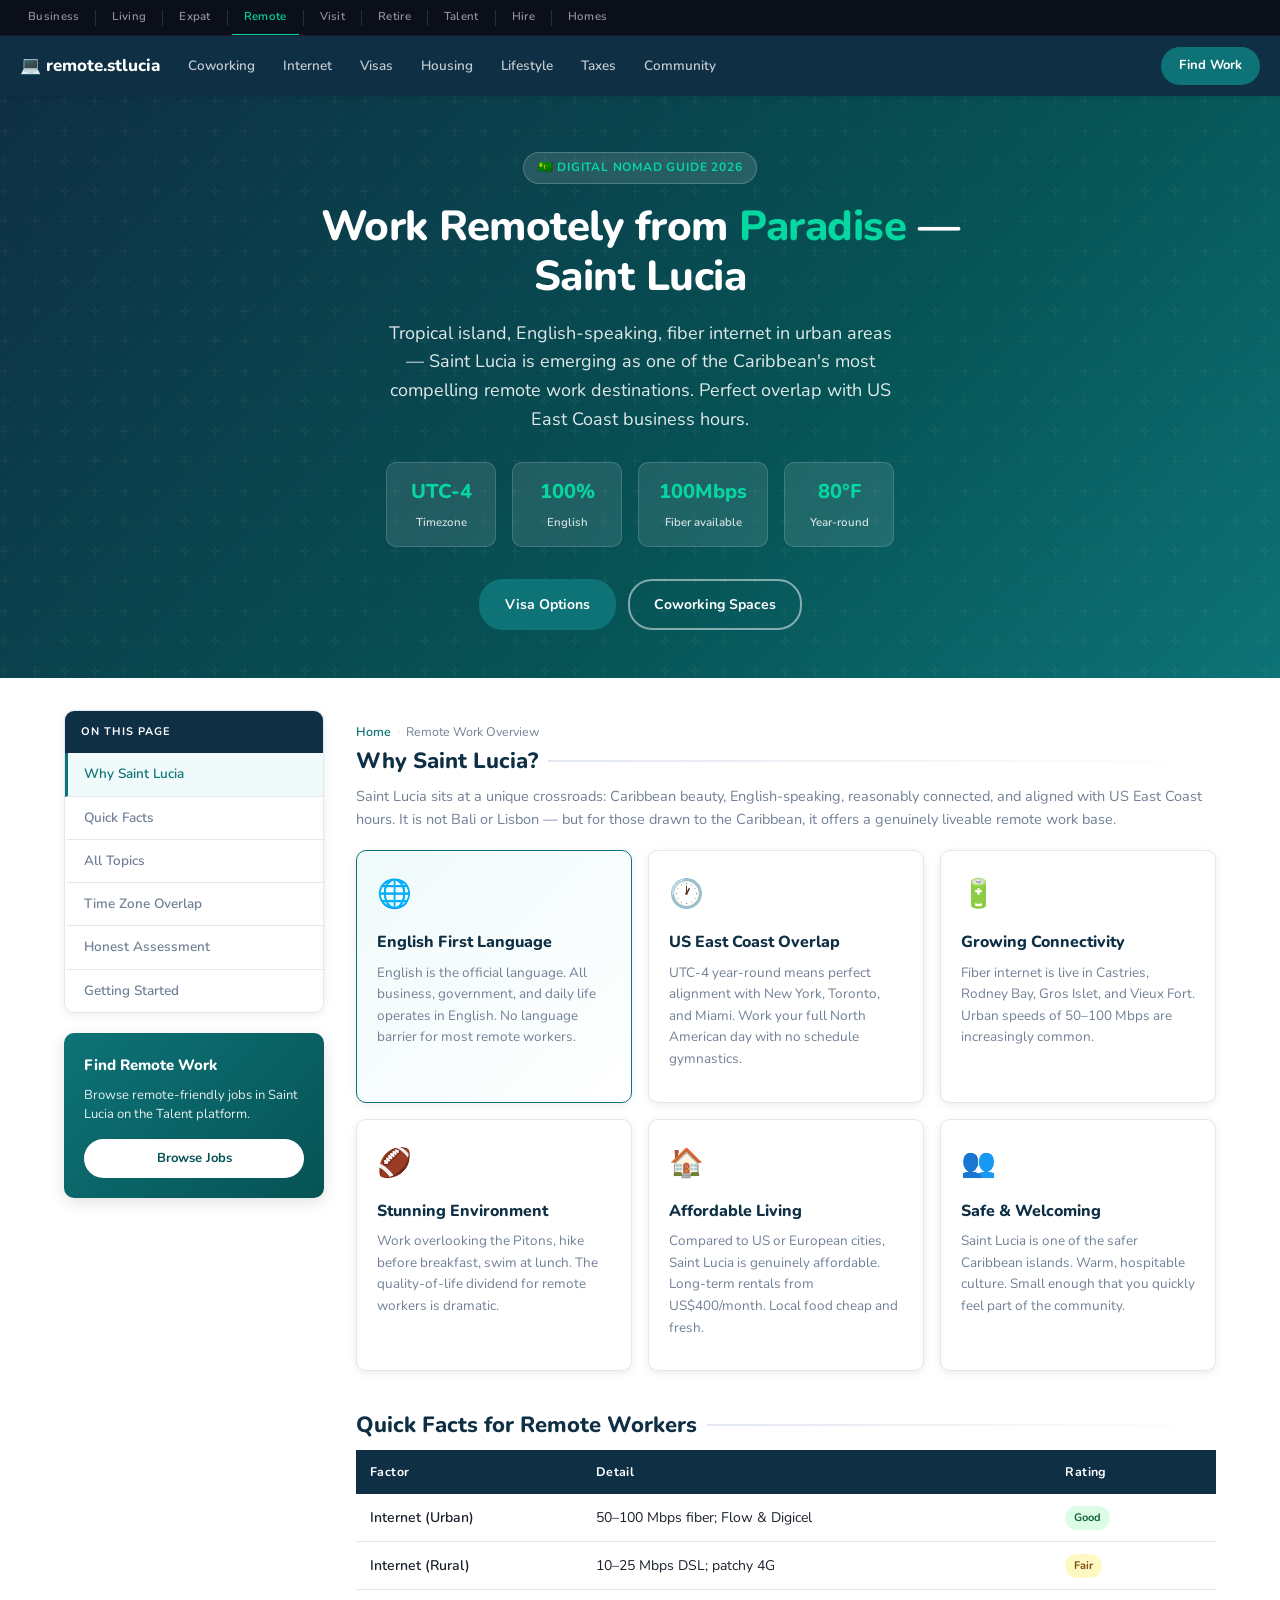
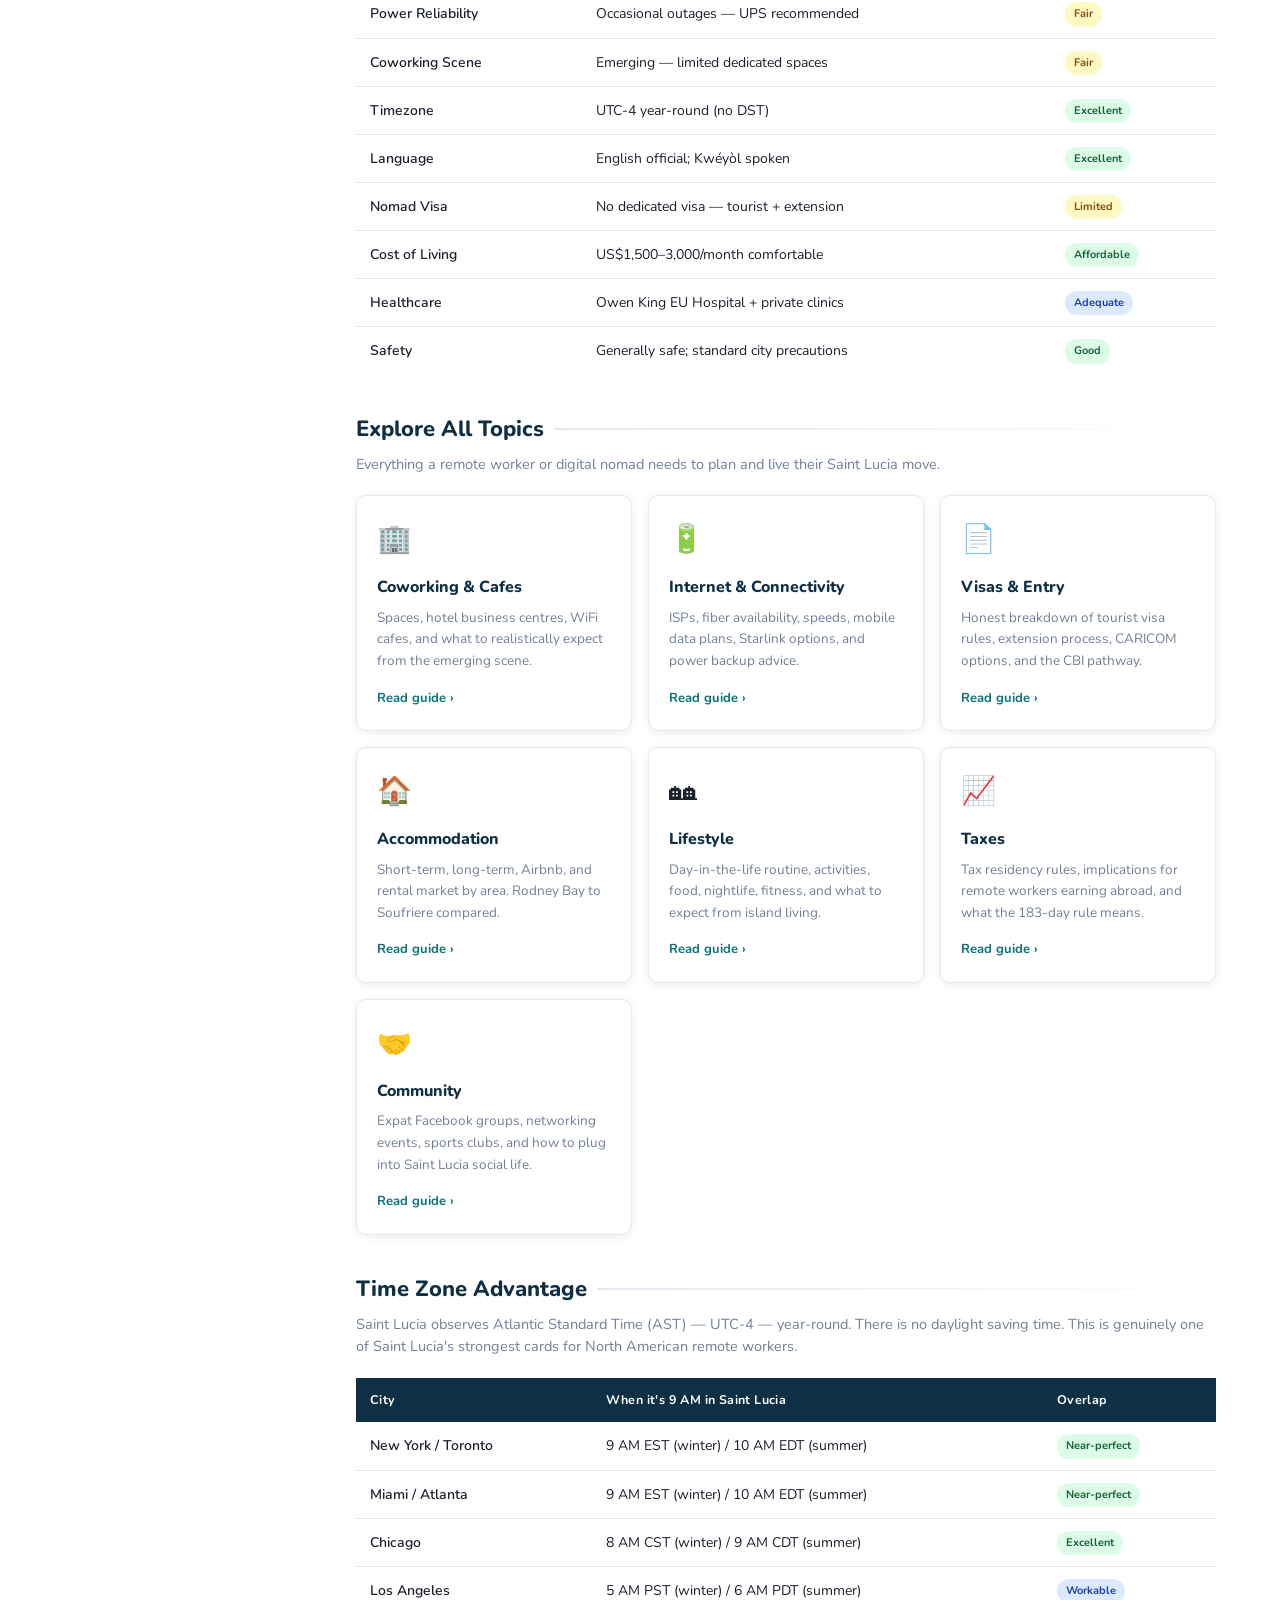
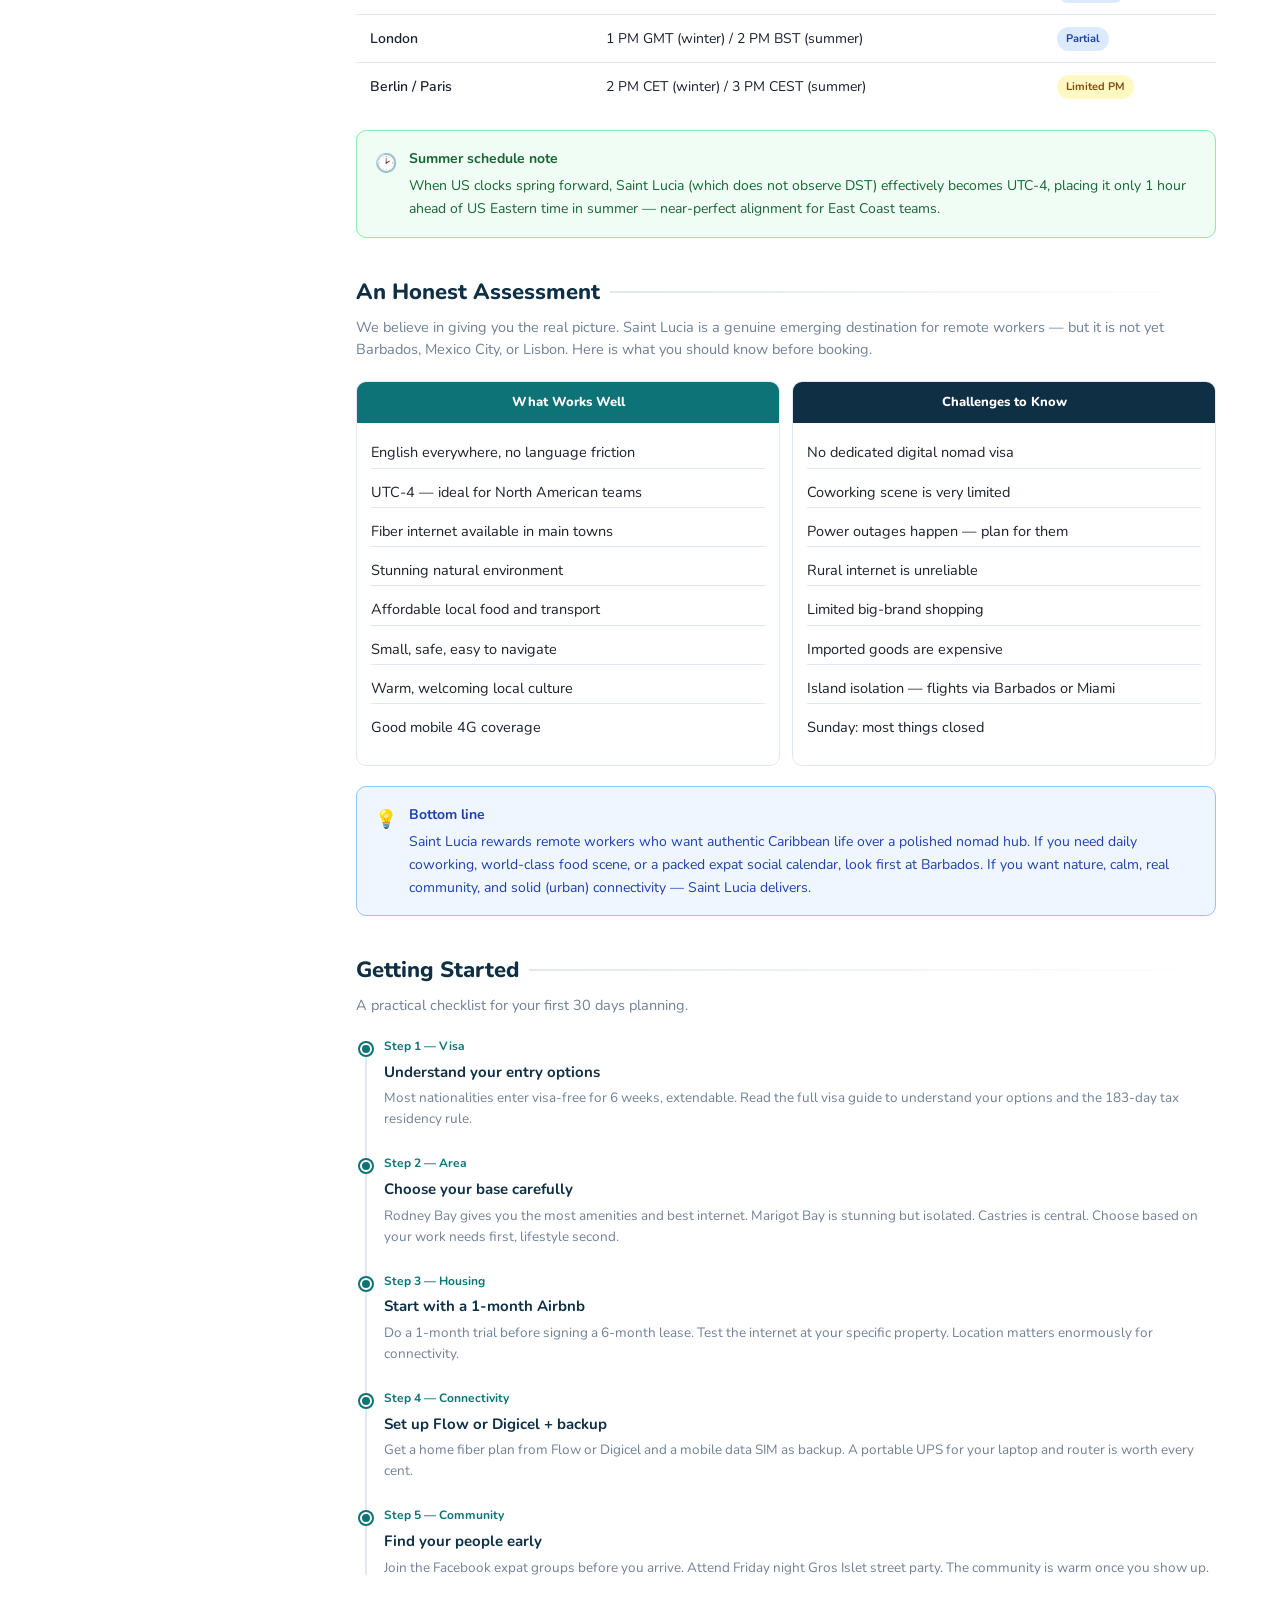
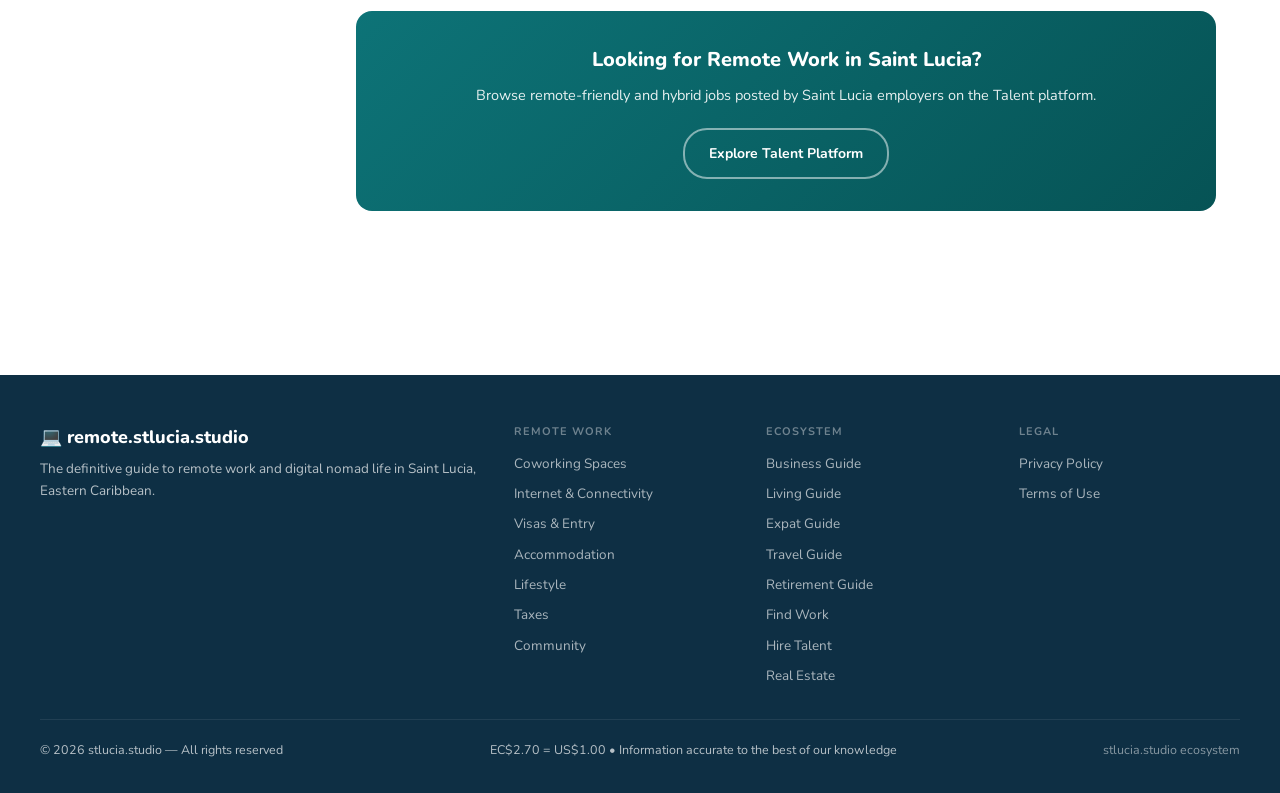
==== index.html @ 2b3829cd "Initial build: remote guide site for stlucia.studio ecosystem" ====
<!DOCTYPE html>
<html lang="en">
<head>
  <meta charset="UTF-8">
  <meta name="viewport" content="width=device-width, initial-scale=1.0">
  <title>Remote Work in Saint Lucia — Digital Nomad & Remote Worker Guide 2026</title>
  <meta name="description" content="The complete guide to working remotely from Saint Lucia. Internet, coworking, visas, accommodation, lifestyle, taxes — everything a digital nomad needs to know.">
  <meta name="keywords" content="remote work Saint Lucia, digital nomad Saint Lucia, work from Saint Lucia, Caribbean remote work, coworking Saint Lucia">
  <link rel="canonical" href="https://remote.stlucia.studio/">

  <!-- Open Graph -->
  <meta property="og:type" content="website">
  <meta property="og:title" content="Work Remotely from Saint Lucia — Complete Digital Nomad Guide 2026">
  <meta property="og:description" content="Everything you need to live and work remotely from Saint Lucia. Coworking spaces, internet, visas, housing, and lifestyle tips.">
  <meta property="og:url" content="https://remote.stlucia.studio/">
  <meta property="og:site_name" content="remote.stlucia.studio">
  <meta property="og:image" content="https://remote.stlucia.studio/assets/images/og-home.jpg">
  <meta name="twitter:card" content="summary_large_image">

  <!-- PWA -->
  <link rel="manifest" href="manifest.json">
  <meta name="theme-color" content="#0D7377">
  <meta name="apple-mobile-web-app-capable" content="yes">
  <meta name="apple-mobile-web-app-status-bar-style" content="default">
  <meta name="apple-mobile-web-app-title" content="remote.stlucia">

  <link rel="stylesheet" href="assets/css/style.css">
</head>
<body>

<a href="#main" class="skip-link">Skip to main content</a>

<!-- Super Nav -->
<nav class="super-nav" aria-label="Ecosystem navigation">
  <div class="super-nav__inner">
    <a href="https://stlucia.studio" class="super-nav__link">Business</a>
    <div class="super-nav__divider"></div>
    <a href="https://living.stlucia.studio" class="super-nav__link">Living</a>
    <div class="super-nav__divider"></div>
    <a href="https://expat.stlucia.studio" class="super-nav__link">Expat</a>
    <div class="super-nav__divider"></div>
    <a href="https://remote.stlucia.studio" class="super-nav__link super-nav__link--active" aria-current="page">Remote</a>
    <div class="super-nav__divider"></div>
    <a href="https://visit.stlucia.studio" class="super-nav__link">Visit</a>
    <div class="super-nav__divider"></div>
    <a href="https://retire.stlucia.studio" class="super-nav__link">Retire</a>
    <div class="super-nav__divider"></div>
    <a href="https://talent.stlucia.studio" class="super-nav__link">Talent</a>
    <div class="super-nav__divider"></div>
    <a href="https://hire.stlucia.studio" class="super-nav__link">Hire</a>
    <div class="super-nav__divider"></div>
    <a href="https://homes.stlucia.studio" class="super-nav__link">Homes</a>
  </div>
</nav>

<!-- Main Nav -->
<header class="main-nav" role="banner">
  <a href="index.html" class="nav-logo">&#x1F4BB; remote.stlucia</a>
  <nav class="nav-links" aria-label="Main navigation">
    <a href="coworking.html">Coworking</a>
    <a href="internet.html">Internet</a>
    <a href="nomad-visa.html">Visas</a>
    <a href="accommodation.html">Housing</a>
    <a href="lifestyle.html">Lifestyle</a>
    <a href="taxes.html">Taxes</a>
    <a href="communities.html">Community</a>
  </nav>
  <div class="nav-cta">
    <a href="https://talent.stlucia.studio" class="btn-nav">Find Work</a>
  </div>
  <button id="hamburger" class="hamburger" aria-label="Toggle menu" aria-expanded="false">
    <span></span><span></span><span></span>
  </button>
</header>

<!-- Mobile Menu -->
<nav id="mobileMenu" class="mobile-menu" aria-label="Mobile navigation">
  <a href="index.html" class="active">Overview</a>
  <a href="coworking.html">Coworking Spaces</a>
  <a href="internet.html">Internet &amp; Connectivity</a>
  <a href="nomad-visa.html">Visas &amp; Entry</a>
  <a href="accommodation.html">Accommodation</a>
  <a href="lifestyle.html">Lifestyle</a>
  <a href="taxes.html">Taxes</a>
  <a href="communities.html">Community</a>
  <a href="https://talent.stlucia.studio" class="mobile-cta">Find Work in Saint Lucia</a>
</nav>

<!-- Hero -->
<section class="hero" role="banner">
  <div class="hero__inner">
    <div class="hero__badge">&#127464;&#127464; Digital Nomad Guide 2026</div>
    <h1>Work Remotely from <span>Paradise</span> — Saint Lucia</h1>
    <p class="hero__sub">Tropical island, English-speaking, fiber internet in urban areas — Saint Lucia is emerging as one of the Caribbean's most compelling remote work destinations. Perfect overlap with US East Coast business hours.</p>
    <div class="hero__stats">
      <div class="hero__stat">
        <span class="hero__stat-value">UTC&#8209;4</span>
        <span class="hero__stat-label">Timezone</span>
      </div>
      <div class="hero__stat">
        <span class="hero__stat-value">100%</span>
        <span class="hero__stat-label">English</span>
      </div>
      <div class="hero__stat">
        <span class="hero__stat-value">100Mbps</span>
        <span class="hero__stat-label">Fiber available</span>
      </div>
      <div class="hero__stat">
        <span class="hero__stat-value">80&deg;F</span>
        <span class="hero__stat-label">Year-round</span>
      </div>
    </div>
    <div class="hero__cta">
      <a href="nomad-visa.html" class="btn btn-primary">Visa Options</a>
      <a href="coworking.html" class="btn btn-outline">Coworking Spaces</a>
    </div>
  </div>
</section>

<!-- Main -->
<main id="main">
<div class="page-wrapper">
<div class="layout">

  <!-- Sidebar -->
  <aside class="sidebar" aria-label="Page navigation">
    <div class="sidebar-sticky">
      <nav class="sidebar-nav">
        <div class="sidebar-nav__title">On This Page</div>
        <a href="#why-saint-lucia">Why Saint Lucia</a>
        <a href="#quick-facts">Quick Facts</a>
        <a href="#topics">All Topics</a>
        <a href="#overlap">Time Zone Overlap</a>
        <a href="#honest-assessment">Honest Assessment</a>
        <a href="#getting-started">Getting Started</a>
      </nav>
      <div class="sidebar-card">
        <h4>Find Remote Work</h4>
        <p>Browse remote-friendly jobs in Saint Lucia on the Talent platform.</p>
        <a href="https://talent.stlucia.studio">Browse Jobs</a>
      </div>
    </div>
  </aside>

  <!-- Content -->
  <div class="main-content">

    <nav class="breadcrumb" aria-label="Breadcrumb">
      <a href="index.html">Home</a>
      <span class="breadcrumb__sep">›</span>
      <span>Remote Work Overview</span>
    </nav>

    <!-- Why Saint Lucia -->
    <section class="section" id="why-saint-lucia">
      <h2 class="section-title">Why Saint Lucia?</h2>
      <p class="section-sub">Saint Lucia sits at a unique crossroads: Caribbean beauty, English-speaking, reasonably connected, and aligned with US East Coast hours. It is not Bali or Lisbon — but for those drawn to the Caribbean, it offers a genuinely liveable remote work base.</p>

      <div class="cards-grid mb-6">
        <div class="card card--highlight">
          <div class="card__icon">&#127760;</div>
          <div class="card__title">English First Language</div>
          <div class="card__desc">English is the official language. All business, government, and daily life operates in English. No language barrier for most remote workers.</div>
        </div>
        <div class="card">
          <div class="card__icon">&#128336;</div>
          <div class="card__title">US East Coast Overlap</div>
          <div class="card__desc">UTC-4 year-round means perfect alignment with New York, Toronto, and Miami. Work your full North American day with no schedule gymnastics.</div>
        </div>
        <div class="card">
          <div class="card__icon">&#128267;</div>
          <div class="card__title">Growing Connectivity</div>
          <div class="card__desc">Fiber internet is live in Castries, Rodney Bay, Gros Islet, and Vieux Fort. Urban speeds of 50–100 Mbps are increasingly common.</div>
        </div>
        <div class="card">
          <div class="card__icon">&#127944;</div>
          <div class="card__title">Stunning Environment</div>
          <div class="card__desc">Work overlooking the Pitons, hike before breakfast, swim at lunch. The quality-of-life dividend for remote workers is dramatic.</div>
        </div>
        <div class="card">
          <div class="card__icon">&#127968;</div>
          <div class="card__title">Affordable Living</div>
          <div class="card__desc">Compared to US or European cities, Saint Lucia is genuinely affordable. Long-term rentals from US$400/month. Local food cheap and fresh.</div>
        </div>
        <div class="card">
          <div class="card__icon">&#128101;</div>
          <div class="card__title">Safe &amp; Welcoming</div>
          <div class="card__desc">Saint Lucia is one of the safer Caribbean islands. Warm, hospitable culture. Small enough that you quickly feel part of the community.</div>
        </div>
      </div>
    </section>

    <!-- Quick Facts -->
    <section class="section" id="quick-facts">
      <h2 class="section-title">Quick Facts for Remote Workers</h2>
      <div class="table-wrap">
        <table>
          <thead>
            <tr>
              <th>Factor</th>
              <th>Detail</th>
              <th>Rating</th>
            </tr>
          </thead>
          <tbody>
            <tr>
              <td>Internet (Urban)</td>
              <td>50–100 Mbps fiber; Flow &amp; Digicel</td>
              <td><span class="badge badge-green">Good</span></td>
            </tr>
            <tr>
              <td>Internet (Rural)</td>
              <td>10–25 Mbps DSL; patchy 4G</td>
              <td><span class="badge badge-yellow">Fair</span></td>
            </tr>
            <tr>
              <td>Power Reliability</td>
              <td>Occasional outages — UPS recommended</td>
              <td><span class="badge badge-yellow">Fair</span></td>
            </tr>
            <tr>
              <td>Coworking Scene</td>
              <td>Emerging — limited dedicated spaces</td>
              <td><span class="badge badge-yellow">Fair</span></td>
            </tr>
            <tr>
              <td>Timezone</td>
              <td>UTC-4 year-round (no DST)</td>
              <td><span class="badge badge-green">Excellent</span></td>
            </tr>
            <tr>
              <td>Language</td>
              <td>English official; Kwéyòl spoken</td>
              <td><span class="badge badge-green">Excellent</span></td>
            </tr>
            <tr>
              <td>Nomad Visa</td>
              <td>No dedicated visa — tourist + extension</td>
              <td><span class="badge badge-yellow">Limited</span></td>
            </tr>
            <tr>
              <td>Cost of Living</td>
              <td>US$1,500–3,000/month comfortable</td>
              <td><span class="badge badge-green">Affordable</span></td>
            </tr>
            <tr>
              <td>Healthcare</td>
              <td>Owen King EU Hospital + private clinics</td>
              <td><span class="badge badge-blue">Adequate</span></td>
            </tr>
            <tr>
              <td>Safety</td>
              <td>Generally safe; standard city precautions</td>
              <td><span class="badge badge-green">Good</span></td>
            </tr>
          </tbody>
        </table>
      </div>
    </section>

    <!-- Topics -->
    <section class="section" id="topics">
      <h2 class="section-title">Explore All Topics</h2>
      <p class="section-sub">Everything a remote worker or digital nomad needs to plan and live their Saint Lucia move.</p>
      <div class="cards-grid">
        <a href="coworking.html" class="card" style="text-decoration:none;color:inherit;">
          <div class="card__icon">&#127970;</div>
          <div class="card__title">Coworking &amp; Cafes</div>
          <div class="card__desc">Spaces, hotel business centres, WiFi cafes, and what to realistically expect from the emerging scene.</div>
          <span class="card__link">Read guide ›</span>
        </a>
        <a href="internet.html" class="card" style="text-decoration:none;color:inherit;">
          <div class="card__icon">&#128267;</div>
          <div class="card__title">Internet &amp; Connectivity</div>
          <div class="card__desc">ISPs, fiber availability, speeds, mobile data plans, Starlink options, and power backup advice.</div>
          <span class="card__link">Read guide ›</span>
        </a>
        <a href="nomad-visa.html" class="card" style="text-decoration:none;color:inherit;">
          <div class="card__icon">&#128196;</div>
          <div class="card__title">Visas &amp; Entry</div>
          <div class="card__desc">Honest breakdown of tourist visa rules, extension process, CARICOM options, and the CBI pathway.</div>
          <span class="card__link">Read guide ›</span>
        </a>
        <a href="accommodation.html" class="card" style="text-decoration:none;color:inherit;">
          <div class="card__icon">&#127968;</div>
          <div class="card__title">Accommodation</div>
          <div class="card__desc">Short-term, long-term, Airbnb, and rental market by area. Rodney Bay to Soufriere compared.</div>
          <span class="card__link">Read guide ›</span>
        </a>
        <a href="lifestyle.html" class="card" style="text-decoration:none;color:inherit;">
          <div class="card__icon">&#127960;</div>
          <div class="card__title">Lifestyle</div>
          <div class="card__desc">Day-in-the-life routine, activities, food, nightlife, fitness, and what to expect from island living.</div>
          <span class="card__link">Read guide ›</span>
        </a>
        <a href="taxes.html" class="card" style="text-decoration:none;color:inherit;">
          <div class="card__icon">&#128200;</div>
          <div class="card__title">Taxes</div>
          <div class="card__desc">Tax residency rules, implications for remote workers earning abroad, and what the 183-day rule means.</div>
          <span class="card__link">Read guide ›</span>
        </a>
        <a href="communities.html" class="card" style="text-decoration:none;color:inherit;">
          <div class="card__icon">&#129309;</div>
          <div class="card__title">Community</div>
          <div class="card__desc">Expat Facebook groups, networking events, sports clubs, and how to plug into Saint Lucia social life.</div>
          <span class="card__link">Read guide ›</span>
        </a>
      </div>
    </section>

    <!-- Time Zone Overlap -->
    <section class="section" id="overlap">
      <h2 class="section-title">Time Zone Advantage</h2>
      <p class="section-sub">Saint Lucia observes Atlantic Standard Time (AST) — UTC-4 — year-round. There is no daylight saving time. This is genuinely one of Saint Lucia's strongest cards for North American remote workers.</p>

      <div class="table-wrap">
        <table>
          <thead>
            <tr>
              <th>City</th>
              <th>When it's 9 AM in Saint Lucia</th>
              <th>Overlap</th>
            </tr>
          </thead>
          <tbody>
            <tr>
              <td>New York / Toronto</td>
              <td>9 AM EST (winter) / 10 AM EDT (summer)</td>
              <td><span class="badge badge-green">Near-perfect</span></td>
            </tr>
            <tr>
              <td>Miami / Atlanta</td>
              <td>9 AM EST (winter) / 10 AM EDT (summer)</td>
              <td><span class="badge badge-green">Near-perfect</span></td>
            </tr>
            <tr>
              <td>Chicago</td>
              <td>8 AM CST (winter) / 9 AM CDT (summer)</td>
              <td><span class="badge badge-green">Excellent</span></td>
            </tr>
            <tr>
              <td>Los Angeles</td>
              <td>5 AM PST (winter) / 6 AM PDT (summer)</td>
              <td><span class="badge badge-blue">Workable</span></td>
            </tr>
            <tr>
              <td>London</td>
              <td>1 PM GMT (winter) / 2 PM BST (summer)</td>
              <td><span class="badge badge-blue">Partial</span></td>
            </tr>
            <tr>
              <td>Berlin / Paris</td>
              <td>2 PM CET (winter) / 3 PM CEST (summer)</td>
              <td><span class="badge badge-yellow">Limited PM</span></td>
            </tr>
          </tbody>
        </table>
      </div>
      <div class="tip-box">
        <span class="box-icon">&#128337;</span>
        <div class="box-content">
          <strong>Summer schedule note</strong>
          When US clocks spring forward, Saint Lucia (which does not observe DST) effectively becomes UTC-4, placing it only 1 hour ahead of US Eastern time in summer — near-perfect alignment for East Coast teams.
        </div>
      </div>
    </section>

    <!-- Honest Assessment -->
    <section class="section" id="honest-assessment">
      <h2 class="section-title">An Honest Assessment</h2>
      <p class="section-sub">We believe in giving you the real picture. Saint Lucia is a genuine emerging destination for remote workers — but it is not yet Barbados, Mexico City, or Lisbon. Here is what you should know before booking.</p>

      <div class="compare-grid">
        <div class="compare-box">
          <div class="compare-box__header">What Works Well</div>
          <div class="compare-box__body">
            <ul class="gap-list">
              <li>English everywhere, no language friction</li>
              <li>UTC-4 — ideal for North American teams</li>
              <li>Fiber internet available in main towns</li>
              <li>Stunning natural environment</li>
              <li>Affordable local food and transport</li>
              <li>Small, safe, easy to navigate</li>
              <li>Warm, welcoming local culture</li>
              <li>Good mobile 4G coverage</li>
            </ul>
          </div>
        </div>
        <div class="compare-box">
          <div class="compare-box__header compare-box__header--navy">Challenges to Know</div>
          <div class="compare-box__body">
            <ul class="gap-list">
              <li>No dedicated digital nomad visa</li>
              <li>Coworking scene is very limited</li>
              <li>Power outages happen — plan for them</li>
              <li>Rural internet is unreliable</li>
              <li>Limited big-brand shopping</li>
              <li>Imported goods are expensive</li>
              <li>Island isolation — flights via Barbados or Miami</li>
              <li>Sunday: most things closed</li>
            </ul>
          </div>
        </div>
      </div>

      <div class="info-box">
        <span class="box-icon">&#128161;</span>
        <div class="box-content">
          <strong>Bottom line</strong>
          Saint Lucia rewards remote workers who want authentic Caribbean life over a polished nomad hub. If you need daily coworking, world-class food scene, or a packed expat social calendar, look first at Barbados. If you want nature, calm, real community, and solid (urban) connectivity — Saint Lucia delivers.
        </div>
      </div>
    </section>

    <!-- Getting Started -->
    <section class="section" id="getting-started">
      <h2 class="section-title">Getting Started</h2>
      <p class="section-sub">A practical checklist for your first 30 days planning.</p>

      <div class="timeline">
        <div class="timeline-item">
          <div class="timeline-item__time">Step 1 — Visa</div>
          <div class="timeline-item__title">Understand your entry options</div>
          <div class="timeline-item__desc">Most nationalities enter visa-free for 6 weeks, extendable. Read the full visa guide to understand your options and the 183-day tax residency rule.</div>
        </div>
        <div class="timeline-item">
          <div class="timeline-item__time">Step 2 — Area</div>
          <div class="timeline-item__title">Choose your base carefully</div>
          <div class="timeline-item__desc">Rodney Bay gives you the most amenities and best internet. Marigot Bay is stunning but isolated. Castries is central. Choose based on your work needs first, lifestyle second.</div>
        </div>
        <div class="timeline-item">
          <div class="timeline-item__time">Step 3 — Housing</div>
          <div class="timeline-item__title">Start with a 1-month Airbnb</div>
          <div class="timeline-item__desc">Do a 1-month trial before signing a 6-month lease. Test the internet at your specific property. Location matters enormously for connectivity.</div>
        </div>
        <div class="timeline-item">
          <div class="timeline-item__time">Step 4 — Connectivity</div>
          <div class="timeline-item__title">Set up Flow or Digicel + backup</div>
          <div class="timeline-item__desc">Get a home fiber plan from Flow or Digicel and a mobile data SIM as backup. A portable UPS for your laptop and router is worth every cent.</div>
        </div>
        <div class="timeline-item">
          <div class="timeline-item__time">Step 5 — Community</div>
          <div class="timeline-item__title">Find your people early</div>
          <div class="timeline-item__desc">Join the Facebook expat groups before you arrive. Attend Friday night Gros Islet street party. The community is warm once you show up.</div>
        </div>
      </div>

      <div class="cta-banner">
        <h3>Looking for Remote Work in Saint Lucia?</h3>
        <p>Browse remote-friendly and hybrid jobs posted by Saint Lucia employers on the Talent platform.</p>
        <a href="https://talent.stlucia.studio" class="btn btn-outline">Explore Talent Platform</a>
      </div>
    </section>

  </div><!-- /.main-content -->
</div><!-- /.layout -->
</div><!-- /.page-wrapper -->
</main>

<!-- Footer -->
<footer class="footer" role="contentinfo">
  <div class="footer__inner">
    <div>
      <div class="footer__brand">
        <div class="footer__brand-name">&#x1F4BB; remote.stlucia.studio</div>
        <p class="footer__brand-desc">The definitive guide to remote work and digital nomad life in Saint Lucia, Eastern Caribbean.</p>
      </div>
    </div>
    <div>
      <div class="footer__section-title">Remote Work</div>
      <div class="footer__links">
        <a href="coworking.html">Coworking Spaces</a>
        <a href="internet.html">Internet &amp; Connectivity</a>
        <a href="nomad-visa.html">Visas &amp; Entry</a>
        <a href="accommodation.html">Accommodation</a>
        <a href="lifestyle.html">Lifestyle</a>
        <a href="taxes.html">Taxes</a>
        <a href="communities.html">Community</a>
      </div>
    </div>
    <div>
      <div class="footer__section-title">Ecosystem</div>
      <div class="footer__links">
        <a href="https://stlucia.studio">Business Guide</a>
        <a href="https://living.stlucia.studio">Living Guide</a>
        <a href="https://expat.stlucia.studio">Expat Guide</a>
        <a href="https://visit.stlucia.studio">Travel Guide</a>
        <a href="https://retire.stlucia.studio">Retirement Guide</a>
        <a href="https://talent.stlucia.studio">Find Work</a>
        <a href="https://hire.stlucia.studio">Hire Talent</a>
        <a href="https://homes.stlucia.studio">Real Estate</a>
      </div>
    </div>
    <div>
      <div class="footer__section-title">Legal</div>
      <div class="footer__links">
        <a href="privacy.html">Privacy Policy</a>
        <a href="terms.html">Terms of Use</a>
      </div>
    </div>
  </div>
  <div class="footer__bottom">
    <span>&copy; 2026 stlucia.studio &mdash; All rights reserved</span>
    <span>EC$2.70 = US$1.00 &bull; Information accurate to the best of our knowledge</span>
    <span><a href="https://stlucia.studio">stlucia.studio ecosystem</a></span>
  </div>
</footer>

<script src="assets/js/app.js"></script>
</body>
</html>
---- assets/css/style.css ----
/* ============================================================
   REMOTE.STLUCIA.STUDIO — Complete Stylesheet
   Mobile-first, Nunito font, full design system
   ============================================================ */

@import url('https://fonts.googleapis.com/css2?family=Nunito:wght@400;600;700;800&display=swap');

/* ── CSS Variables ────────────────────────────────────────── */
:root {
  --navy:       #0e2f44;
  --teal:       #0D7377;
  --teal-light: #11999E;
  --teal-dark:  #065355;
  --gold:       #F4A100;
  --green:      #06D6A0;
  --bg:         #FFFFFF;
  --bg-alt:     #F7F9FC;
  --text:       #1A202C;
  --text-muted: #718096;
  --border:     #E2E8F0;
  --shadow:     0 2px 8px rgba(0,0,0,.08);
  --shadow-md:  0 4px 16px rgba(0,0,0,.12);
  --radius:     10px;
  --radius-sm:  6px;
  --radius-lg:  16px;
  --font:       'Nunito', -apple-system, BlinkMacSystemFont, 'Segoe UI', sans-serif;
  --sidebar-w:  260px;
  --nav-h:      60px;
  --supernav-h: 36px;
  --transition: 0.2s ease;
}

/* ── Reset ────────────────────────────────────────────────── */
*, *::before, *::after { box-sizing: border-box; margin: 0; padding: 0; }
html { scroll-behavior: smooth; font-size: 16px; }
body {
  font-family: var(--font);
  color: var(--text);
  background: var(--bg);
  line-height: 1.65;
  -webkit-font-smoothing: antialiased;
}
img { max-width: 100%; display: block; }
a { color: var(--teal); text-decoration: none; transition: color var(--transition); }
a:hover { color: var(--teal-dark); }
ul { list-style: none; }

/* ── Super Nav ────────────────────────────────────────────── */
.super-nav {
  background: #0a0f1a;
  height: var(--supernav-h);
  display: flex;
  align-items: center;
  overflow-x: auto;
  -webkit-overflow-scrolling: touch;
  scrollbar-width: none;
  position: sticky;
  top: 0;
  z-index: 1000;
  border-bottom: 1px solid rgba(255,255,255,.06);
}
.super-nav::-webkit-scrollbar { display: none; }
.super-nav__inner {
  display: flex;
  align-items: center;
  gap: 0;
  padding: 0 16px;
  min-width: max-content;
}
.super-nav__link {
  font-size: 11.5px;
  font-weight: 600;
  letter-spacing: .3px;
  color: rgba(255,255,255,.55);
  padding: 0 12px;
  height: var(--supernav-h);
  display: flex;
  align-items: center;
  white-space: nowrap;
  transition: color var(--transition);
  border-bottom: 2px solid transparent;
}
.super-nav__link:hover { color: rgba(255,255,255,.9); }
.super-nav__link--active {
  color: var(--green);
  border-bottom-color: var(--green);
}
.super-nav__divider {
  width: 1px;
  height: 16px;
  background: rgba(255,255,255,.12);
  margin: 0 4px;
}

/* ── Main Navigation ──────────────────────────────────────── */
.main-nav {
  background: var(--navy);
  height: var(--nav-h);
  display: flex;
  align-items: center;
  padding: 0 20px;
  gap: 16px;
  position: sticky;
  top: var(--supernav-h);
  z-index: 999;
  box-shadow: var(--shadow);
}
.nav-logo {
  font-size: 17px;
  font-weight: 800;
  color: #fff;
  white-space: nowrap;
  display: flex;
  align-items: center;
  gap: 6px;
  text-decoration: none;
  flex-shrink: 0;
}
.nav-logo:hover { color: var(--green); }
.nav-links {
  display: none;
  align-items: center;
  gap: 4px;
  flex: 1;
}
.nav-links a {
  font-size: 13.5px;
  font-weight: 600;
  color: rgba(255,255,255,.75);
  padding: 6px 12px;
  border-radius: var(--radius-sm);
  transition: all var(--transition);
  white-space: nowrap;
}
.nav-links a:hover, .nav-links a.active {
  color: #fff;
  background: rgba(255,255,255,.1);
}
.nav-cta {
  margin-left: auto;
  display: flex;
  align-items: center;
  gap: 8px;
}
.btn-nav {
  font-size: 13px;
  font-weight: 700;
  padding: 8px 18px;
  border-radius: 20px;
  background: var(--teal);
  color: #fff;
  border: none;
  cursor: pointer;
  transition: background var(--transition);
  display: none;
  text-decoration: none;
}
.btn-nav:hover { background: var(--teal-light); color: #fff; }
.hamburger {
  display: flex;
  flex-direction: column;
  gap: 5px;
  cursor: pointer;
  padding: 8px;
  background: none;
  border: none;
  margin-left: auto;
}
.hamburger span {
  display: block;
  width: 24px;
  height: 2px;
  background: rgba(255,255,255,.85);
  border-radius: 2px;
  transition: all var(--transition);
}
.hamburger.open span:nth-child(1) { transform: translateY(7px) rotate(45deg); }
.hamburger.open span:nth-child(2) { opacity: 0; }
.hamburger.open span:nth-child(3) { transform: translateY(-7px) rotate(-45deg); }

/* Mobile Menu */
.mobile-menu {
  display: none;
  position: fixed;
  top: calc(var(--supernav-h) + var(--nav-h));
  left: 0; right: 0;
  background: var(--navy);
  z-index: 998;
  padding: 16px;
  border-top: 1px solid rgba(255,255,255,.1);
  flex-direction: column;
  gap: 4px;
  max-height: calc(100vh - var(--supernav-h) - var(--nav-h));
  overflow-y: auto;
}
.mobile-menu.open { display: flex; }
.mobile-menu a {
  font-size: 15px;
  font-weight: 600;
  color: rgba(255,255,255,.8);
  padding: 11px 16px;
  border-radius: var(--radius-sm);
  transition: all var(--transition);
}
.mobile-menu a:hover, .mobile-menu a.active {
  color: #fff;
  background: rgba(255,255,255,.08);
}
.mobile-menu .mobile-cta {
  margin-top: 8px;
  background: var(--teal);
  color: #fff;
  text-align: center;
  padding: 12px;
  border-radius: var(--radius);
}

/* ── Layout ───────────────────────────────────────────────── */
.page-wrapper {
  max-width: 1200px;
  margin: 0 auto;
  padding: 0 16px;
}
.layout {
  display: flex;
  gap: 32px;
  padding: 32px 0 64px;
  align-items: flex-start;
}

/* ── Sidebar ──────────────────────────────────────────────── */
.sidebar {
  display: none;
  width: var(--sidebar-w);
  flex-shrink: 0;
}
.sidebar-sticky {
  position: sticky;
  top: calc(var(--supernav-h) + var(--nav-h) + 20px);
}
.sidebar-nav {
  background: var(--bg);
  border: 1px solid var(--border);
  border-radius: var(--radius);
  overflow: hidden;
  box-shadow: var(--shadow);
}
.sidebar-nav__title {
  background: var(--navy);
  color: #fff;
  font-size: 11px;
  font-weight: 700;
  letter-spacing: 1px;
  text-transform: uppercase;
  padding: 12px 16px;
}
.sidebar-nav a {
  display: block;
  font-size: 13.5px;
  font-weight: 600;
  color: var(--text-muted);
  padding: 10px 16px;
  border-left: 3px solid transparent;
  transition: all var(--transition);
  border-bottom: 1px solid var(--border);
}
.sidebar-nav a:last-child { border-bottom: none; }
.sidebar-nav a:hover { color: var(--teal); background: var(--bg-alt); }
.sidebar-nav a.active { color: var(--teal); background: #f0fafa; border-left-color: var(--teal); }

.sidebar-card {
  margin-top: 20px;
  background: linear-gradient(135deg, var(--teal), var(--teal-dark));
  color: #fff;
  border-radius: var(--radius);
  padding: 20px;
  box-shadow: var(--shadow-md);
}
.sidebar-card h4 { font-size: 15px; font-weight: 800; margin-bottom: 8px; }
.sidebar-card p { font-size: 13px; opacity: .9; margin-bottom: 14px; line-height: 1.5; }
.sidebar-card a {
  display: block;
  background: #fff;
  color: var(--teal-dark);
  text-align: center;
  font-size: 13px;
  font-weight: 700;
  padding: 9px 14px;
  border-radius: 20px;
  text-decoration: none;
}
.sidebar-card a:hover { background: var(--bg-alt); }

/* ── Main Content ─────────────────────────────────────────── */
.main-content { flex: 1; min-width: 0; }

/* ── Hero ─────────────────────────────────────────────────── */
.hero {
  background: linear-gradient(135deg, var(--navy) 0%, var(--teal-dark) 60%, var(--teal) 100%);
  color: #fff;
  padding: 56px 20px 48px;
  text-align: center;
  position: relative;
  overflow: hidden;
}
.hero::before {
  content: '';
  position: absolute;
  inset: 0;
  background: url("data:image/svg+xml,%3Csvg width='60' height='60' viewBox='0 0 60 60' xmlns='http://www.w3.org/2000/svg'%3E%3Cg fill='none' fill-rule='evenodd'%3E%3Cg fill='%23ffffff' fill-opacity='0.03'%3E%3Cpath d='M36 34v-4h-2v4h-4v2h4v4h2v-4h4v-2h-4zm0-30V0h-2v4h-4v2h4v4h2V6h4V4h-4zM6 34v-4H4v4H0v2h4v4h2v-4h4v-2H6zM6 4V0H4v4H0v2h4v4h2V6h4V4H6z'/%3E%3C/g%3E%3C/g%3E%3C/svg%3E");
}
.hero__inner { position: relative; max-width: 680px; margin: 0 auto; }
.hero__badge {
  display: inline-block;
  background: rgba(255,255,255,.12);
  border: 1px solid rgba(255,255,255,.2);
  color: var(--green);
  font-size: 12px;
  font-weight: 700;
  letter-spacing: .8px;
  text-transform: uppercase;
  padding: 5px 14px;
  border-radius: 20px;
  margin-bottom: 18px;
}
.hero h1 {
  font-size: clamp(26px, 5vw, 42px);
  font-weight: 800;
  line-height: 1.2;
  margin-bottom: 16px;
  letter-spacing: -.5px;
}
.hero h1 span { color: var(--green); }
.hero__sub {
  font-size: clamp(15px, 2.5vw, 18px);
  opacity: .88;
  max-width: 520px;
  margin: 0 auto 28px;
  line-height: 1.6;
}
.hero__stats {
  display: flex;
  flex-wrap: wrap;
  gap: 16px;
  justify-content: center;
  margin-bottom: 32px;
}
.hero__stat {
  background: rgba(255,255,255,.1);
  border: 1px solid rgba(255,255,255,.15);
  border-radius: var(--radius);
  padding: 12px 20px;
  text-align: center;
  min-width: 110px;
}
.hero__stat-value {
  font-size: 20px;
  font-weight: 800;
  color: var(--green);
  display: block;
}
.hero__stat-label { font-size: 11.5px; opacity: .8; font-weight: 600; margin-top: 2px; }
.hero__cta {
  display: flex;
  gap: 12px;
  justify-content: center;
  flex-wrap: wrap;
}

/* ── Buttons ──────────────────────────────────────────────── */
.btn {
  display: inline-flex;
  align-items: center;
  gap: 8px;
  font-family: var(--font);
  font-size: 14px;
  font-weight: 700;
  padding: 12px 24px;
  border-radius: 24px;
  cursor: pointer;
  transition: all var(--transition);
  text-decoration: none;
  border: 2px solid transparent;
  white-space: nowrap;
}
.btn-primary { background: var(--teal); color: #fff; }
.btn-primary:hover { background: var(--teal-light); color: #fff; transform: translateY(-1px); }
.btn-outline { background: transparent; color: #fff; border-color: rgba(255,255,255,.5); }
.btn-outline:hover { background: rgba(255,255,255,.1); color: #fff; border-color: #fff; }
.btn-gold { background: var(--gold); color: var(--navy); }
.btn-gold:hover { background: #e09500; color: var(--navy); transform: translateY(-1px); }
.btn-sm { font-size: 13px; padding: 8px 18px; border-radius: 20px; }

/* ── Section Headings ─────────────────────────────────────── */
.section { margin-bottom: 36px; }
.section-title {
  font-size: 22px;
  font-weight: 800;
  color: var(--navy);
  margin-bottom: 6px;
  display: flex;
  align-items: center;
  gap: 10px;
}
.section-title::after {
  content: '';
  flex: 1;
  height: 2px;
  background: linear-gradient(to right, var(--border), transparent);
}
.section-sub {
  font-size: 14.5px;
  color: var(--text-muted);
  margin-bottom: 20px;
  line-height: 1.55;
}

/* ── Accordion ────────────────────────────────────────────── */
.accordion { border-radius: var(--radius); overflow: hidden; border: 1px solid var(--border); margin-bottom: 16px; }
.accordion-item { border-bottom: 1px solid var(--border); }
.accordion-item:last-child { border-bottom: none; }
.accordion-trigger {
  width: 100%;
  background: var(--bg);
  border: none;
  padding: 16px 20px;
  text-align: left;
  font-family: var(--font);
  font-size: 15px;
  font-weight: 700;
  color: var(--navy);
  cursor: pointer;
  display: flex;
  align-items: center;
  justify-content: space-between;
  gap: 12px;
  transition: background var(--transition);
}
.accordion-trigger:hover { background: var(--bg-alt); }
.accordion-trigger.active { background: #f0fafa; color: var(--teal); }
.accordion-icon {
  flex-shrink: 0;
  width: 22px;
  height: 22px;
  background: var(--border);
  border-radius: 50%;
  display: flex;
  align-items: center;
  justify-content: center;
  font-size: 14px;
  font-weight: 800;
  transition: all var(--transition);
}
.accordion-trigger.active .accordion-icon {
  background: var(--teal);
  color: #fff;
  transform: rotate(45deg);
}
.accordion-body {
  display: none;
  padding: 0 20px 20px;
  background: var(--bg);
}
.accordion-body.open { display: block; }
.accordion-body p { font-size: 14.5px; line-height: 1.7; color: var(--text); margin-bottom: 10px; }
.accordion-body p:last-child { margin-bottom: 0; }

/* ── Cards Grid ───────────────────────────────────────────── */
.cards-grid {
  display: grid;
  grid-template-columns: 1fr;
  gap: 16px;
}
.card {
  background: var(--bg);
  border: 1px solid var(--border);
  border-radius: var(--radius);
  padding: 20px;
  transition: all var(--transition);
  box-shadow: var(--shadow);
}
.card:hover { border-color: var(--teal-light); box-shadow: var(--shadow-md); transform: translateY(-2px); }
.card__icon { font-size: 28px; margin-bottom: 12px; }
.card__title { font-size: 16px; font-weight: 800; color: var(--navy); margin-bottom: 6px; }
.card__desc { font-size: 13.5px; color: var(--text-muted); line-height: 1.6; margin-bottom: 12px; }
.card__link { font-size: 13px; font-weight: 700; color: var(--teal); }
.card__link:hover { color: var(--teal-dark); }
.card--highlight { border-color: var(--teal); background: linear-gradient(135deg, #f0fafa, #fff); }

/* ── Info Boxes ───────────────────────────────────────────── */
.tip-box, .warn-box, .info-box, .success-box {
  border-radius: var(--radius);
  padding: 16px 18px;
  margin-bottom: 16px;
  font-size: 14px;
  line-height: 1.65;
  display: flex;
  gap: 12px;
  align-items: flex-start;
}
.tip-box { background: #f0fdf4; border: 1px solid #86efac; color: #166534; }
.warn-box { background: #fffbeb; border: 1px solid #fcd34d; color: #92400e; }
.info-box { background: #eff6ff; border: 1px solid #93c5fd; color: #1e40af; }
.success-box { background: #f0fdf4; border: 1px solid var(--green); color: #065355; }
.box-icon { font-size: 18px; flex-shrink: 0; margin-top: 2px; }
.box-content strong { display: block; font-weight: 700; margin-bottom: 4px; }

/* ── Tables ───────────────────────────────────────────────── */
.table-wrap { overflow-x: auto; margin-bottom: 20px; -webkit-overflow-scrolling: touch; }
table {
  width: 100%;
  border-collapse: collapse;
  font-size: 14px;
  min-width: 460px;
}
thead { background: var(--navy); color: #fff; }
thead th { padding: 12px 14px; text-align: left; font-size: 12.5px; font-weight: 700; letter-spacing: .4px; }
tbody tr { border-bottom: 1px solid var(--border); transition: background var(--transition); }
tbody tr:hover { background: var(--bg-alt); }
tbody tr:last-child { border-bottom: none; }
tbody td { padding: 11px 14px; color: var(--text); }
tbody td:first-child { font-weight: 600; }
.badge {
  display: inline-block;
  font-size: 11px;
  font-weight: 700;
  padding: 3px 9px;
  border-radius: 12px;
  white-space: nowrap;
}
.badge-green { background: #dcfce7; color: #166534; }
.badge-yellow { background: #fef9c3; color: #854d0e; }
.badge-blue { background: #dbeafe; color: #1e40af; }
.badge-red { background: #fee2e2; color: #991b1b; }
.badge-gray { background: var(--bg-alt); color: var(--text-muted); }
.badge-teal { background: #ccfbf1; color: #065f46; }

/* ── Stat Boxes ───────────────────────────────────────────── */
.stats-row {
  display: grid;
  grid-template-columns: repeat(2, 1fr);
  gap: 12px;
  margin-bottom: 24px;
}
.stat-box {
  background: var(--bg);
  border: 1px solid var(--border);
  border-radius: var(--radius);
  padding: 18px 16px;
  text-align: center;
  box-shadow: var(--shadow);
}
.stat-box__value {
  font-size: 24px;
  font-weight: 800;
  color: var(--teal);
  display: block;
  line-height: 1.1;
}
.stat-box__label {
  font-size: 12px;
  color: var(--text-muted);
  font-weight: 600;
  margin-top: 5px;
}

/* ── Feature List ─────────────────────────────────────────── */
.feature-list { margin-bottom: 16px; }
.feature-list li {
  display: flex;
  align-items: flex-start;
  gap: 10px;
  font-size: 14.5px;
  padding: 8px 0;
  border-bottom: 1px solid var(--border);
  color: var(--text);
  line-height: 1.5;
}
.feature-list li:last-child { border-bottom: none; }
.feature-list li::before {
  content: '✓';
  color: var(--teal);
  font-weight: 800;
  flex-shrink: 0;
  margin-top: 1px;
}

/* ── Location Cards ───────────────────────────────────────── */
.location-card {
  background: var(--bg);
  border: 1px solid var(--border);
  border-radius: var(--radius);
  overflow: hidden;
  box-shadow: var(--shadow);
  margin-bottom: 16px;
  transition: all var(--transition);
}
.location-card:hover { box-shadow: var(--shadow-md); }
.location-card__header {
  background: linear-gradient(135deg, var(--navy), var(--teal-dark));
  color: #fff;
  padding: 16px 20px;
  display: flex;
  justify-content: space-between;
  align-items: center;
}
.location-card__name { font-size: 16px; font-weight: 800; }
.location-card__rating { font-size: 13px; color: var(--gold); font-weight: 700; }
.location-card__body { padding: 16px 20px; }
.location-card__tags { display: flex; flex-wrap: wrap; gap: 6px; margin-bottom: 12px; }
.tag {
  display: inline-block;
  font-size: 11.5px;
  font-weight: 700;
  padding: 3px 10px;
  border-radius: 12px;
  background: var(--bg-alt);
  color: var(--text-muted);
  border: 1px solid var(--border);
}
.tag--teal { background: #ccfbf1; color: #065f46; border-color: #99f6e4; }
.tag--gold { background: #fef9c3; color: #854d0e; border-color: #fde68a; }
.location-card__desc { font-size: 13.5px; color: var(--text); line-height: 1.6; }

/* ── Breadcrumb ───────────────────────────────────────────── */
.breadcrumb {
  display: flex;
  align-items: center;
  gap: 6px;
  font-size: 12.5px;
  color: var(--text-muted);
  padding: 12px 0 0;
  flex-wrap: wrap;
}
.breadcrumb a { color: var(--teal); font-weight: 600; }
.breadcrumb a:hover { color: var(--teal-dark); }
.breadcrumb__sep { color: var(--border); }

/* ── Progress / Rating ────────────────────────────────────── */
.rating-bar { margin-bottom: 10px; }
.rating-bar__label {
  display: flex;
  justify-content: space-between;
  font-size: 13px;
  font-weight: 600;
  margin-bottom: 5px;
  color: var(--text);
}
.rating-bar__track {
  height: 8px;
  background: var(--border);
  border-radius: 4px;
  overflow: hidden;
}
.rating-bar__fill {
  height: 100%;
  border-radius: 4px;
  background: linear-gradient(to right, var(--teal), var(--green));
  transition: width 1s ease;
}

/* ── Timeline ─────────────────────────────────────────────── */
.timeline { position: relative; padding-left: 28px; }
.timeline::before {
  content: '';
  position: absolute;
  left: 9px;
  top: 4px;
  bottom: 4px;
  width: 2px;
  background: var(--border);
}
.timeline-item { position: relative; margin-bottom: 24px; }
.timeline-item::before {
  content: '';
  position: absolute;
  left: -24px;
  top: 6px;
  width: 12px;
  height: 12px;
  border-radius: 50%;
  background: var(--teal);
  border: 2px solid #fff;
  box-shadow: 0 0 0 2px var(--teal);
}
.timeline-item__time { font-size: 12px; font-weight: 700; color: var(--teal); margin-bottom: 3px; }
.timeline-item__title { font-size: 15px; font-weight: 700; color: var(--navy); margin-bottom: 4px; }
.timeline-item__desc { font-size: 13.5px; color: var(--text-muted); line-height: 1.55; }

/* ── Cost Pill ────────────────────────────────────────────── */
.cost-pill {
  display: inline-flex;
  flex-direction: column;
  align-items: center;
  background: var(--navy);
  color: #fff;
  border-radius: var(--radius);
  padding: 12px 18px;
  min-width: 90px;
  text-align: center;
  margin: 4px;
}
.cost-pill__ec { font-size: 16px; font-weight: 800; color: var(--gold); }
.cost-pill__usd { font-size: 11px; opacity: .75; margin-top: 2px; }
.cost-pill__label { font-size: 11px; opacity: .7; margin-top: 4px; }

/* ── Comparison Box ───────────────────────────────────────── */
.compare-grid {
  display: grid;
  grid-template-columns: 1fr 1fr;
  gap: 12px;
  margin-bottom: 20px;
}
.compare-box {
  border: 1px solid var(--border);
  border-radius: var(--radius);
  overflow: hidden;
}
.compare-box__header {
  padding: 10px 14px;
  font-size: 13px;
  font-weight: 800;
  color: #fff;
  background: var(--teal);
  text-align: center;
}
.compare-box__header--navy { background: var(--navy); }
.compare-box__body { padding: 14px; }
.compare-box__body li {
  font-size: 13px;
  padding: 5px 0;
  border-bottom: 1px solid var(--border);
  color: var(--text);
  line-height: 1.4;
}
.compare-box__body li:last-child { border-bottom: none; }

/* ── Footer ───────────────────────────────────────────────── */
.footer {
  background: var(--navy);
  color: rgba(255,255,255,.7);
  padding: 48px 20px 32px;
  margin-top: 64px;
}
.footer__inner {
  max-width: 1200px;
  margin: 0 auto;
  display: grid;
  grid-template-columns: 1fr;
  gap: 32px;
}
.footer__brand { margin-bottom: 8px; }
.footer__brand-name {
  font-size: 18px;
  font-weight: 800;
  color: #fff;
  margin-bottom: 6px;
}
.footer__brand-desc { font-size: 13.5px; line-height: 1.6; }
.footer__section-title {
  font-size: 11px;
  font-weight: 700;
  letter-spacing: 1px;
  text-transform: uppercase;
  color: rgba(255,255,255,.4);
  margin-bottom: 12px;
}
.footer__links { display: flex; flex-direction: column; gap: 8px; }
.footer__links a {
  font-size: 13.5px;
  color: rgba(255,255,255,.65);
  transition: color var(--transition);
}
.footer__links a:hover { color: var(--green); }
.footer__bottom {
  max-width: 1200px;
  margin: 32px auto 0;
  padding-top: 20px;
  border-top: 1px solid rgba(255,255,255,.08);
  display: flex;
  flex-direction: column;
  gap: 8px;
  align-items: center;
  text-align: center;
  font-size: 12.5px;
}
.footer__bottom a { color: rgba(255,255,255,.5); }
.footer__bottom a:hover { color: var(--green); }

/* ── Page Hero (inner pages) ──────────────────────────────── */
.page-hero {
  background: linear-gradient(135deg, var(--navy) 0%, var(--teal-dark) 100%);
  color: #fff;
  padding: 36px 20px 32px;
}
.page-hero__inner { max-width: 1200px; margin: 0 auto; }
.page-hero__label {
  font-size: 11.5px;
  font-weight: 700;
  letter-spacing: 1px;
  text-transform: uppercase;
  color: var(--green);
  margin-bottom: 8px;
}
.page-hero h1 {
  font-size: clamp(22px, 4vw, 34px);
  font-weight: 800;
  margin-bottom: 10px;
  line-height: 1.2;
}
.page-hero__desc {
  font-size: clamp(14px, 2vw, 16px);
  opacity: .85;
  max-width: 580px;
  line-height: 1.6;
}

/* ── CTA Banner ───────────────────────────────────────────── */
.cta-banner {
  background: linear-gradient(135deg, var(--teal), var(--teal-dark));
  color: #fff;
  border-radius: var(--radius-lg);
  padding: 32px 24px;
  text-align: center;
  margin: 32px 0;
}
.cta-banner h3 { font-size: 20px; font-weight: 800; margin-bottom: 8px; }
.cta-banner p { font-size: 14.5px; opacity: .9; margin-bottom: 20px; }
.cta-banner .btn { display: inline-flex; }

/* ── Utilities ────────────────────────────────────────────── */
.text-center { text-align: center; }
.text-muted { color: var(--text-muted); }
.mt-0 { margin-top: 0; }
.mb-0 { margin-bottom: 0; }
.mb-4 { margin-bottom: 16px; }
.mb-6 { margin-bottom: 24px; }
.pt-0 { padding-top: 0; }
.gap-list li { margin-bottom: 8px; font-size: 14.5px; }
.gap-list li strong { color: var(--navy); }
.inline-link { color: var(--teal); font-weight: 600; text-decoration: underline; }
.divider { height: 1px; background: var(--border); margin: 24px 0; }
.pill-row { display: flex; flex-wrap: wrap; gap: 8px; margin-bottom: 16px; }
.pill {
  display: inline-flex;
  align-items: center;
  gap: 5px;
  font-size: 13px;
  font-weight: 600;
  padding: 5px 13px;
  border-radius: 20px;
  background: var(--bg-alt);
  border: 1px solid var(--border);
  color: var(--text);
}
.pill--teal { background: #ccfbf1; border-color: #99f6e4; color: #065f46; }
.pill--gold { background: #fef9c3; border-color: #fde68a; color: #854d0e; }
.pill--navy { background: var(--navy); color: #fff; border-color: var(--navy); }

/* ── Responsive — Tablet ──────────────────────────────────── */
@media (min-width: 640px) {
  .cards-grid { grid-template-columns: repeat(2, 1fr); }
  .stats-row { grid-template-columns: repeat(4, 1fr); }
  .footer__inner { grid-template-columns: repeat(2, 1fr); }
}

/* ── Responsive — Desktop ─────────────────────────────────── */
@media (min-width: 900px) {
  .nav-links { display: flex; }
  .btn-nav { display: inline-flex; }
  .hamburger { display: none; }
  .sidebar { display: block; }
  .cards-grid { grid-template-columns: repeat(3, 1fr); }
  .footer__inner { grid-template-columns: 2fr 1fr 1fr 1fr; }
  .footer__bottom { flex-direction: row; justify-content: space-between; text-align: left; }
}

@media (min-width: 1200px) {
  .page-wrapper { padding: 0 24px; }
}

/* ── Print ────────────────────────────────────────────────── */
@media print {
  .super-nav, .main-nav, .sidebar, .footer, .hamburger, .mobile-menu { display: none !important; }
  .layout { display: block; }
  .main-content { width: 100%; }
  body { font-size: 12px; }
}

/* ── Skip Link ────────────────────────────────────────────── */
.skip-link {
  position: absolute;
  top: -100px;
  left: 16px;
  background: var(--teal);
  color: #fff;
  padding: 8px 16px;
  border-radius: var(--radius-sm);
  font-weight: 700;
  font-size: 13px;
  z-index: 9999;
  transition: top var(--transition);
}
.skip-link:focus { top: 8px; }
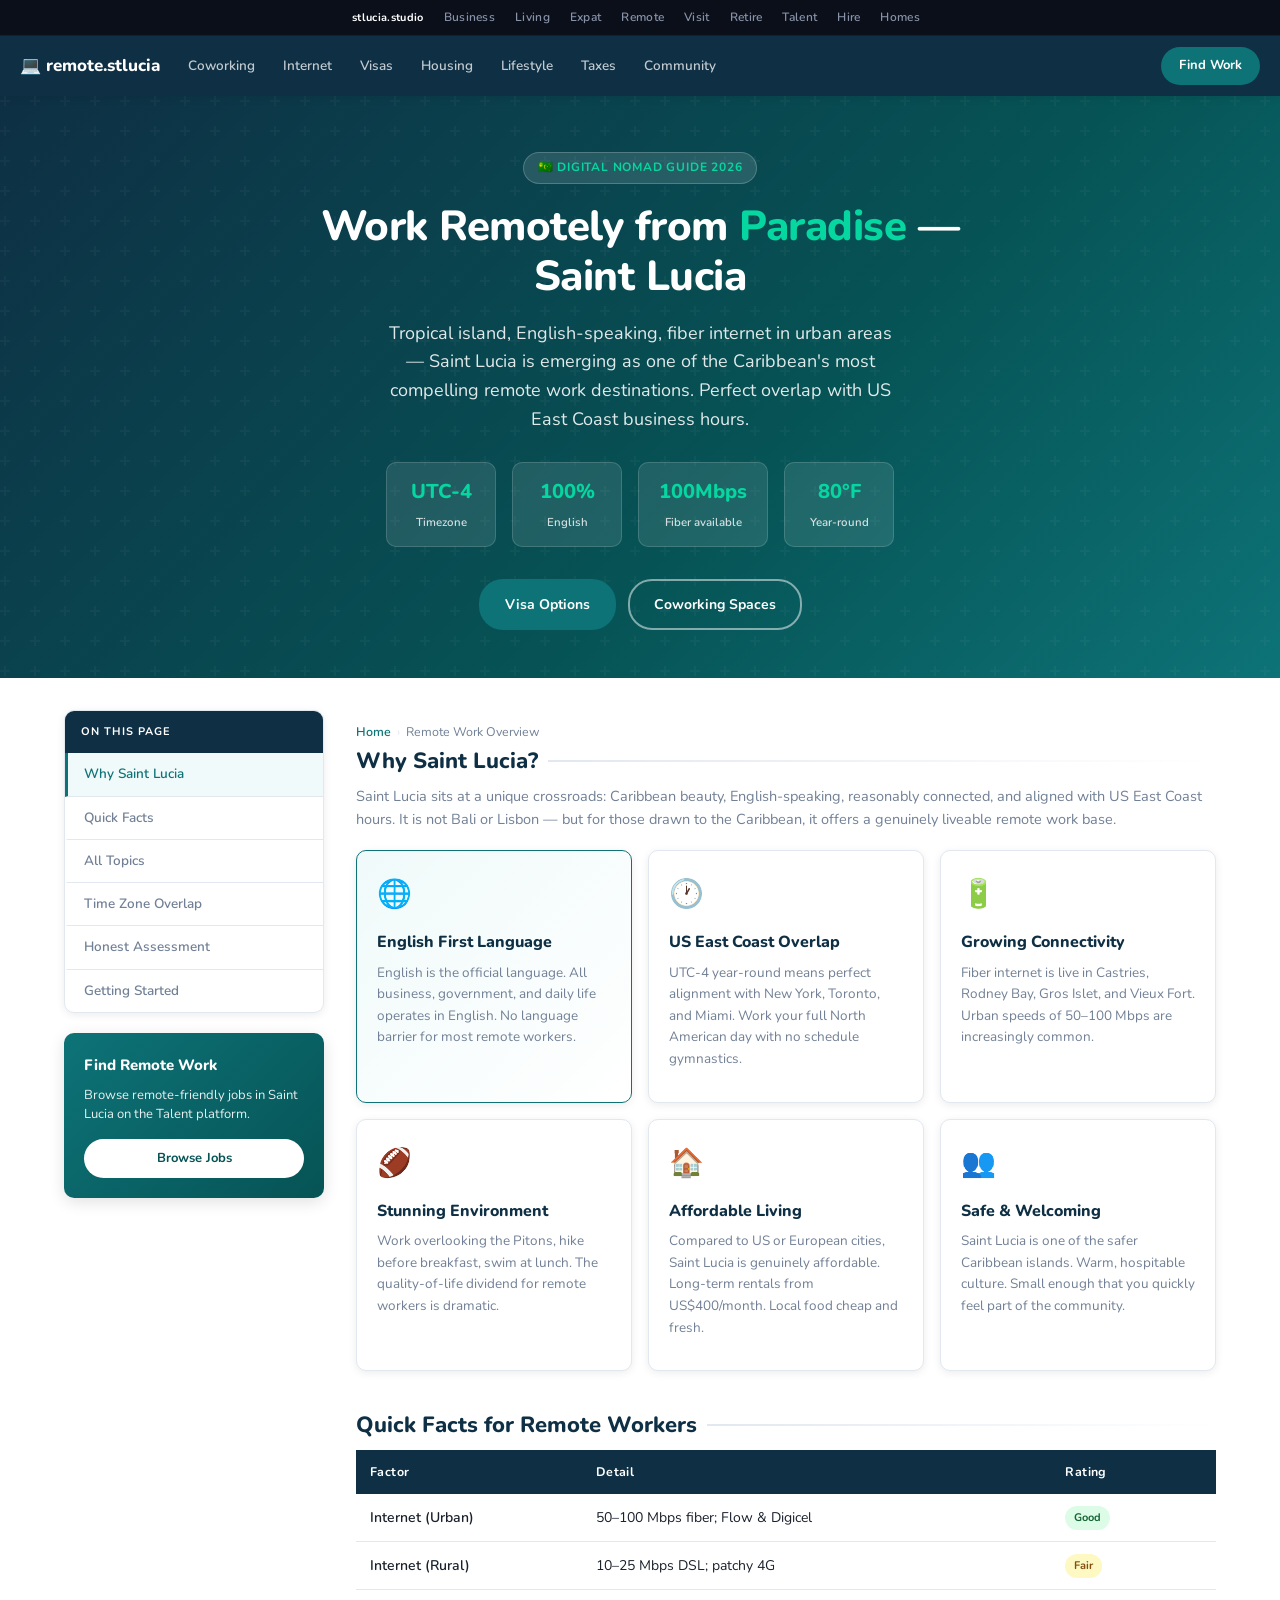
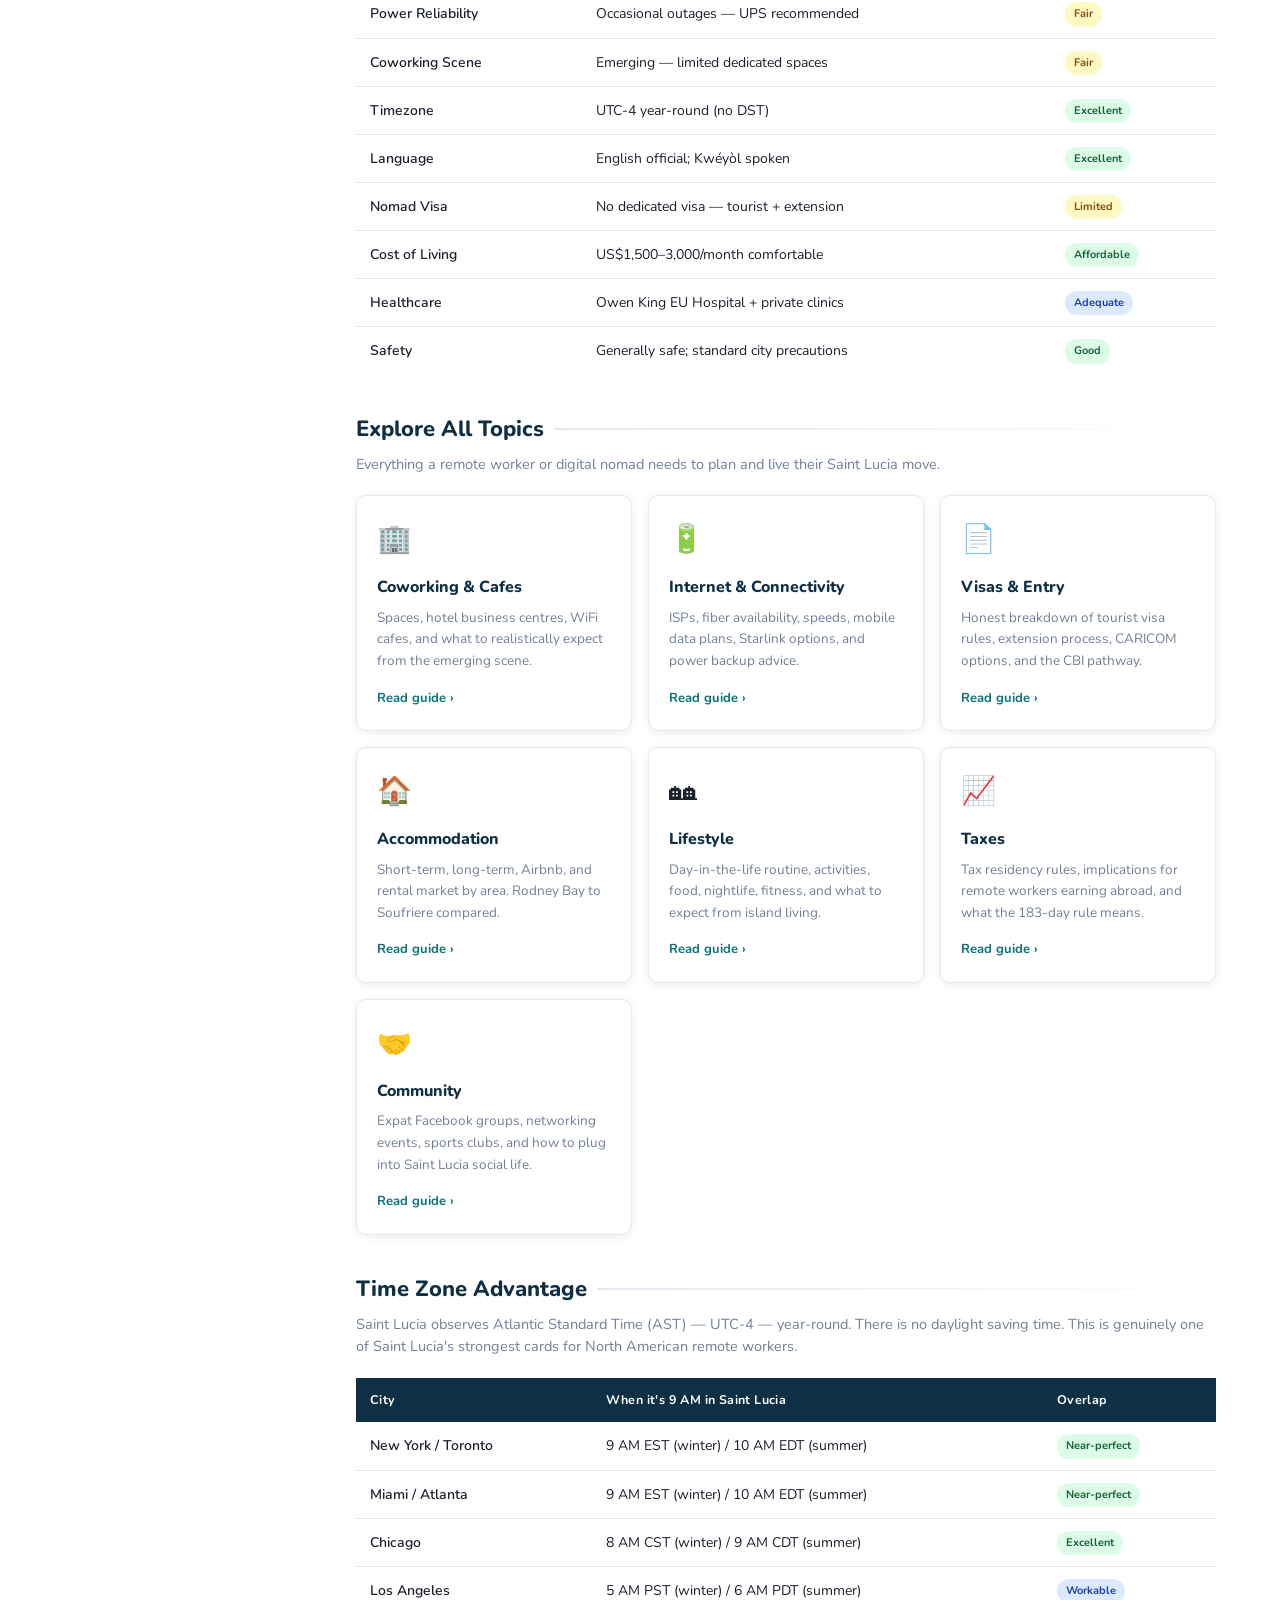
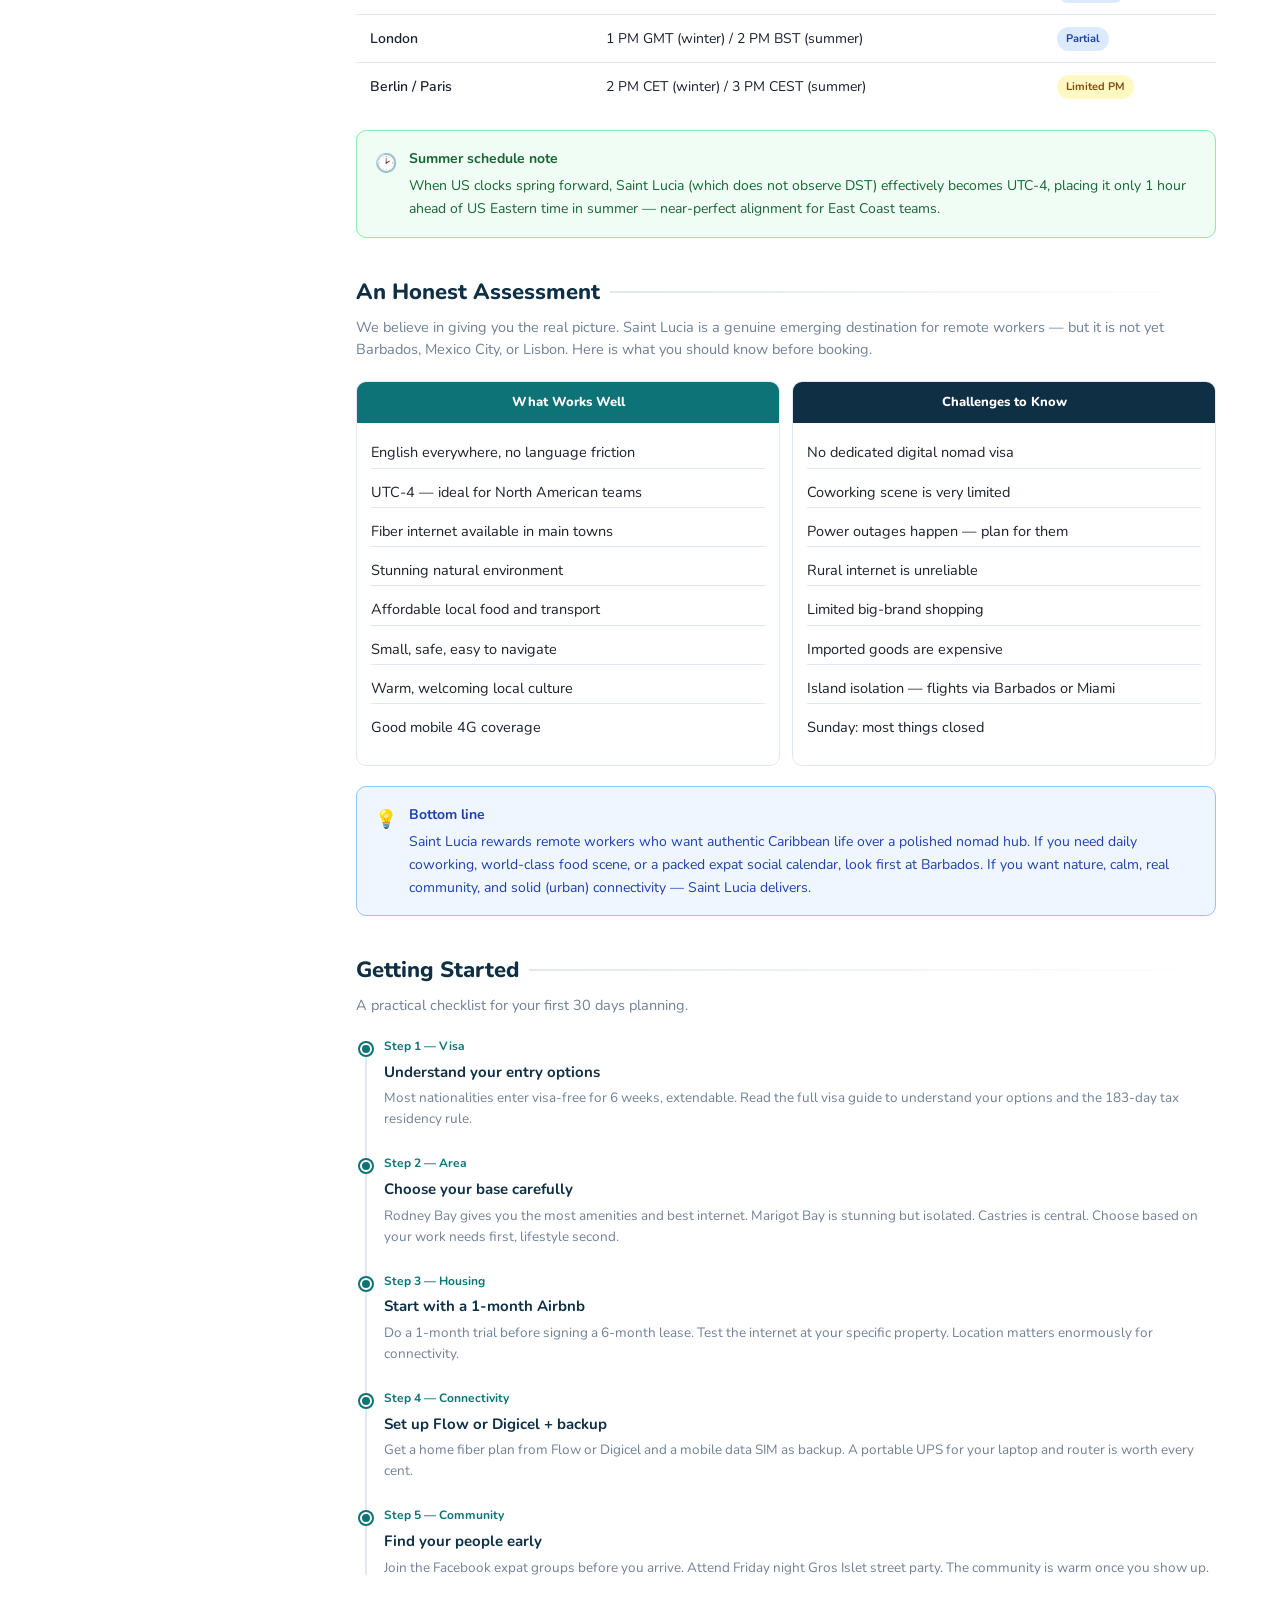
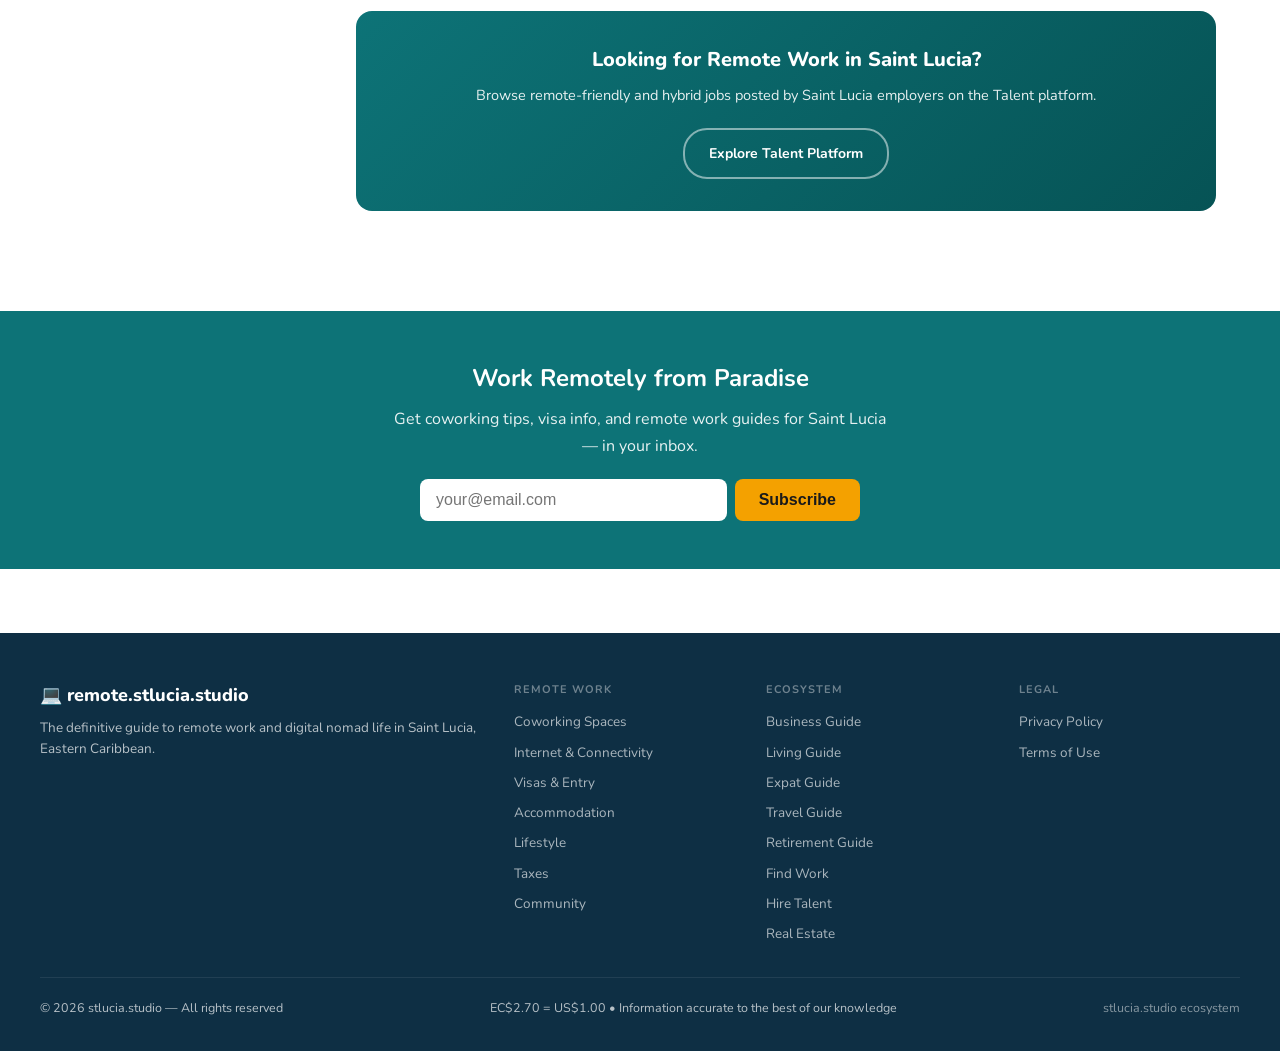
==== commit fac5757a: "Add dynamic super-nav and email capture form Co-Authored-By: Claude Opus 4.6 <noreply@anthropic.com>" ====
--- a/index.html
+++ b/index.html
@@ -457,6 +457,45 @@
 </div><!-- /.page-wrapper -->
 </main>
 
+<!-- EMAIL CAPTURE -->
+<section class="email-capture" style="background:#0D7377;padding:48px 24px;text-align:center;color:#fff;">
+  <h2 style="font-size:24px;margin-bottom:8px;">Work Remotely from Paradise</h2>
+  <p style="opacity:0.9;margin-bottom:20px;max-width:500px;margin-left:auto;margin-right:auto;">Get coworking tips, visa info, and remote work guides for Saint Lucia — in your inbox.</p>
+  <form id="email-form" style="display:flex;gap:8px;max-width:440px;margin:0 auto;flex-wrap:wrap;justify-content:center;">
+    <input type="email" id="email-input" placeholder="your@email.com" required style="flex:1;min-width:200px;padding:12px 16px;border:none;border-radius:8px;font-size:16px;">
+    <button type="submit" style="padding:12px 24px;background:#F4A100;color:#1a1a1a;border:none;border-radius:8px;font-weight:700;cursor:pointer;font-size:16px;white-space:nowrap;">Subscribe</button>
+  </form>
+  <p id="email-msg" style="margin-top:12px;font-size:14px;display:none;"></p>
+</section>
+<script>
+(function(){
+  var form=document.getElementById('email-form');
+  if(!form)return;
+  form.addEventListener('submit',function(e){
+    e.preventDefault();
+    var email=document.getElementById('email-input').value.trim();
+    var msg=document.getElementById('email-msg');
+    if(!email)return;
+    msg.style.display='block';
+    msg.textContent='Subscribing...';
+    msg.style.color='#fff';
+    fetch('https://edybhgkuttsyoouizwcw.supabase.co/rest/v1/email_subscribers',{
+      method:'POST',
+      headers:{
+        'Content-Type':'application/json',
+        'apikey':'eyJhbGciOiJIUzI1NiIsInR5cCI6IkpXVCJ9.eyJpc3MiOiJzdXBhYmFzZSIsInJlZiI6ImVkeWJoZ2t1dHRzeW9vdWl6d2N3Iiwicm9sZSI6ImFub24iLCJpYXQiOjE3NzEwMDI2MTQsImV4cCI6MjA4NjU3ODYxNH0.qaLYTfJQDz8Tp2WBqCLhKKaSs_lBSAvQ3W2h4v2L0xA',
+        'Prefer':'return=minimal'
+      },
+      body:JSON.stringify({email:email,source:'remote.stlucia.studio',subscribed_at:new Date().toISOString()})
+    }).then(function(r){
+      if(r.ok||r.status===201){msg.textContent='You\'re subscribed! 🎉';msg.style.color='#06D6A0';document.getElementById('email-input').value='';}
+      else if(r.status===409){msg.textContent='You\'re already subscribed!';msg.style.color='#FFD166';}
+      else{msg.textContent='Something went wrong. Try again.';msg.style.color='#EF476F';}
+    }).catch(function(){msg.textContent='Connection error. Try again.';msg.style.color='#EF476F';});
+  });
+})();
+</script>
+
 <!-- Footer -->
 <footer class="footer" role="contentinfo">
   <div class="footer__inner">
@@ -507,5 +546,6 @@
 </footer>
 
 <script src="assets/js/app.js"></script>
+<script src="/assets/js/super-nav.js"></script>
 </body>
 </html>
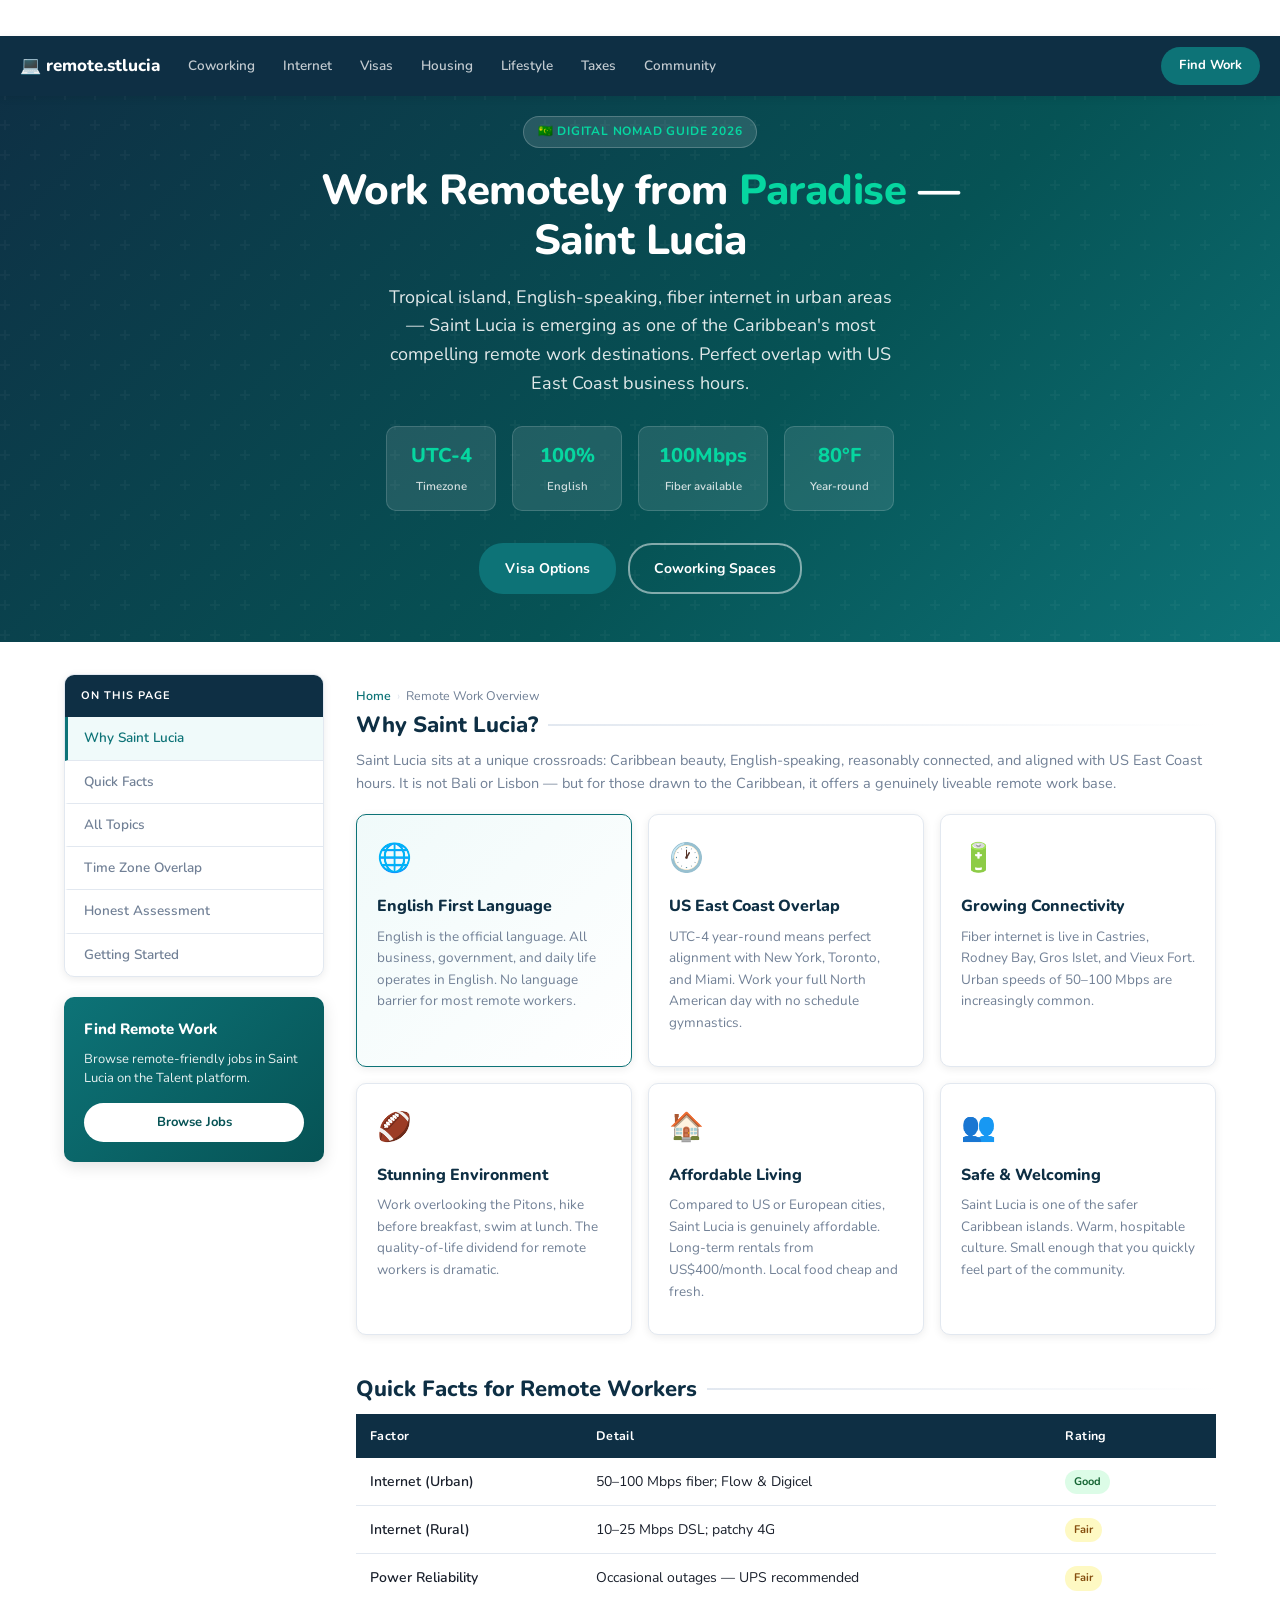
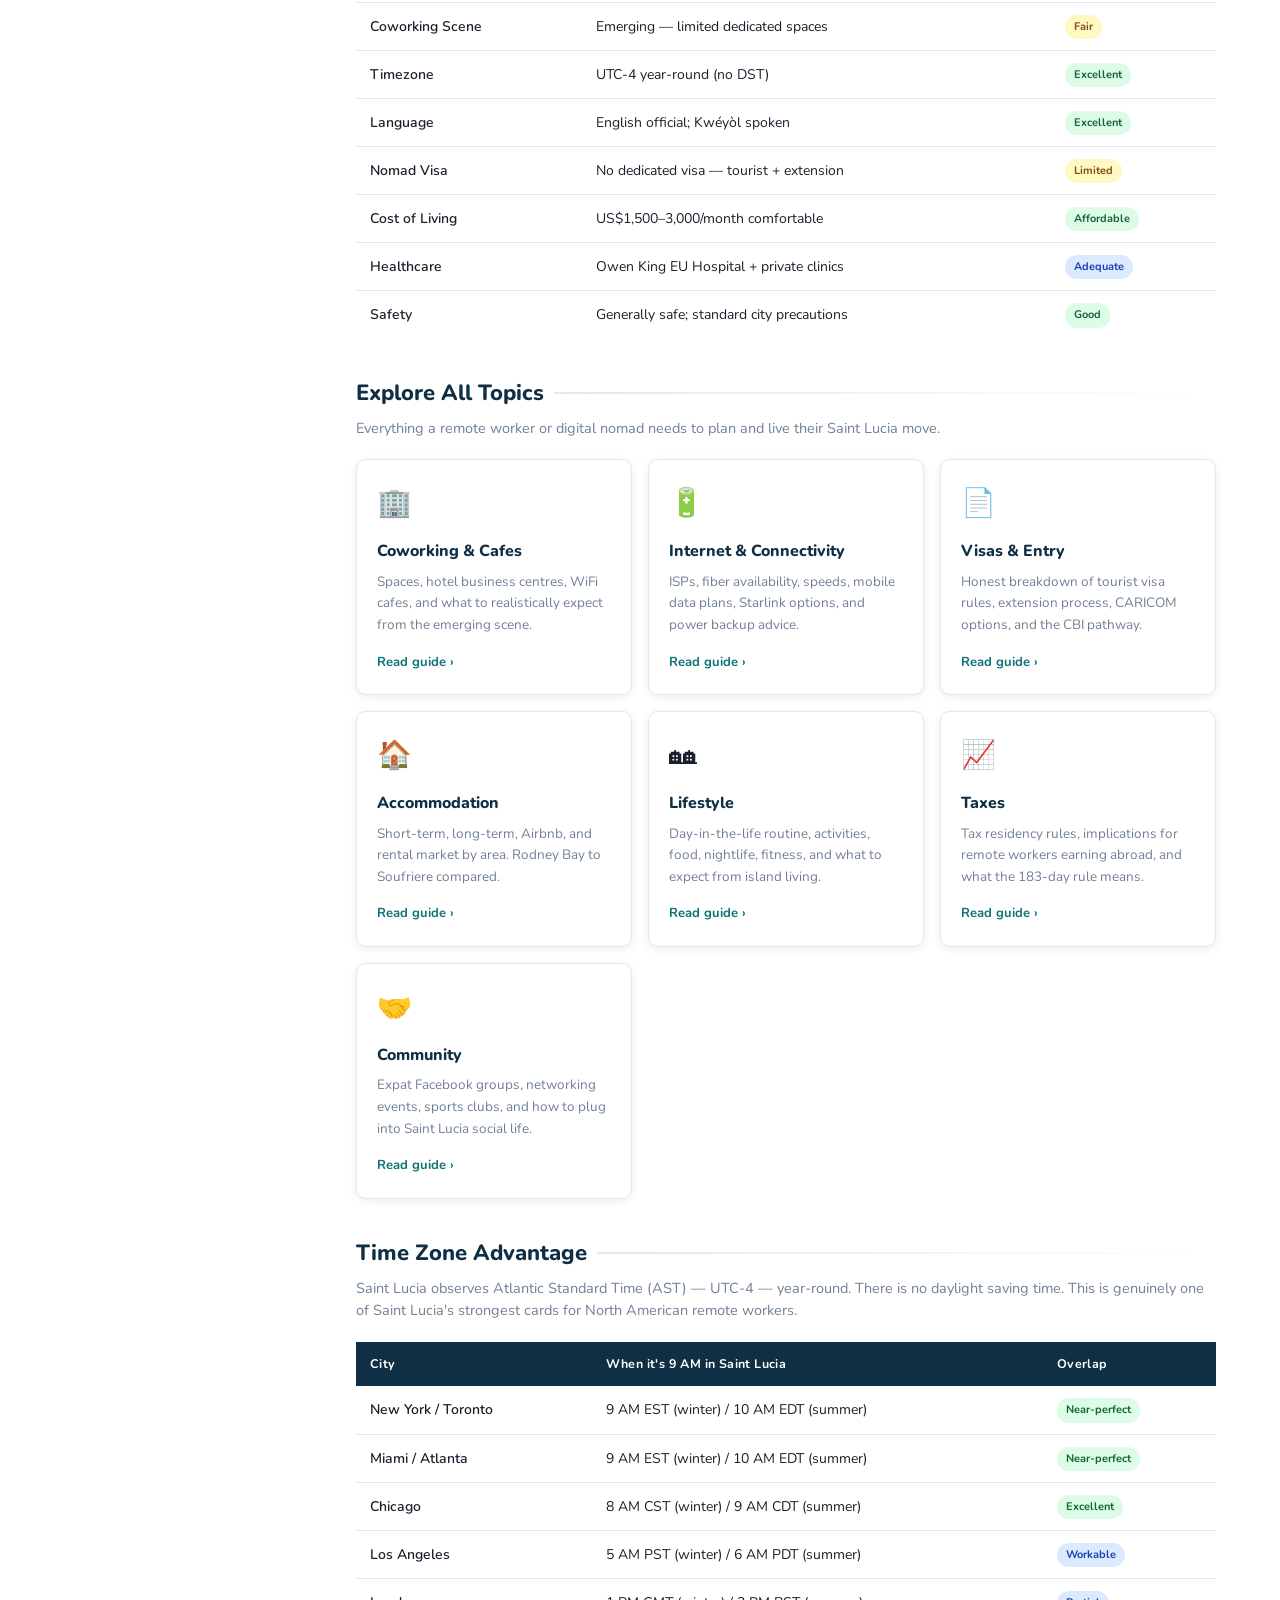
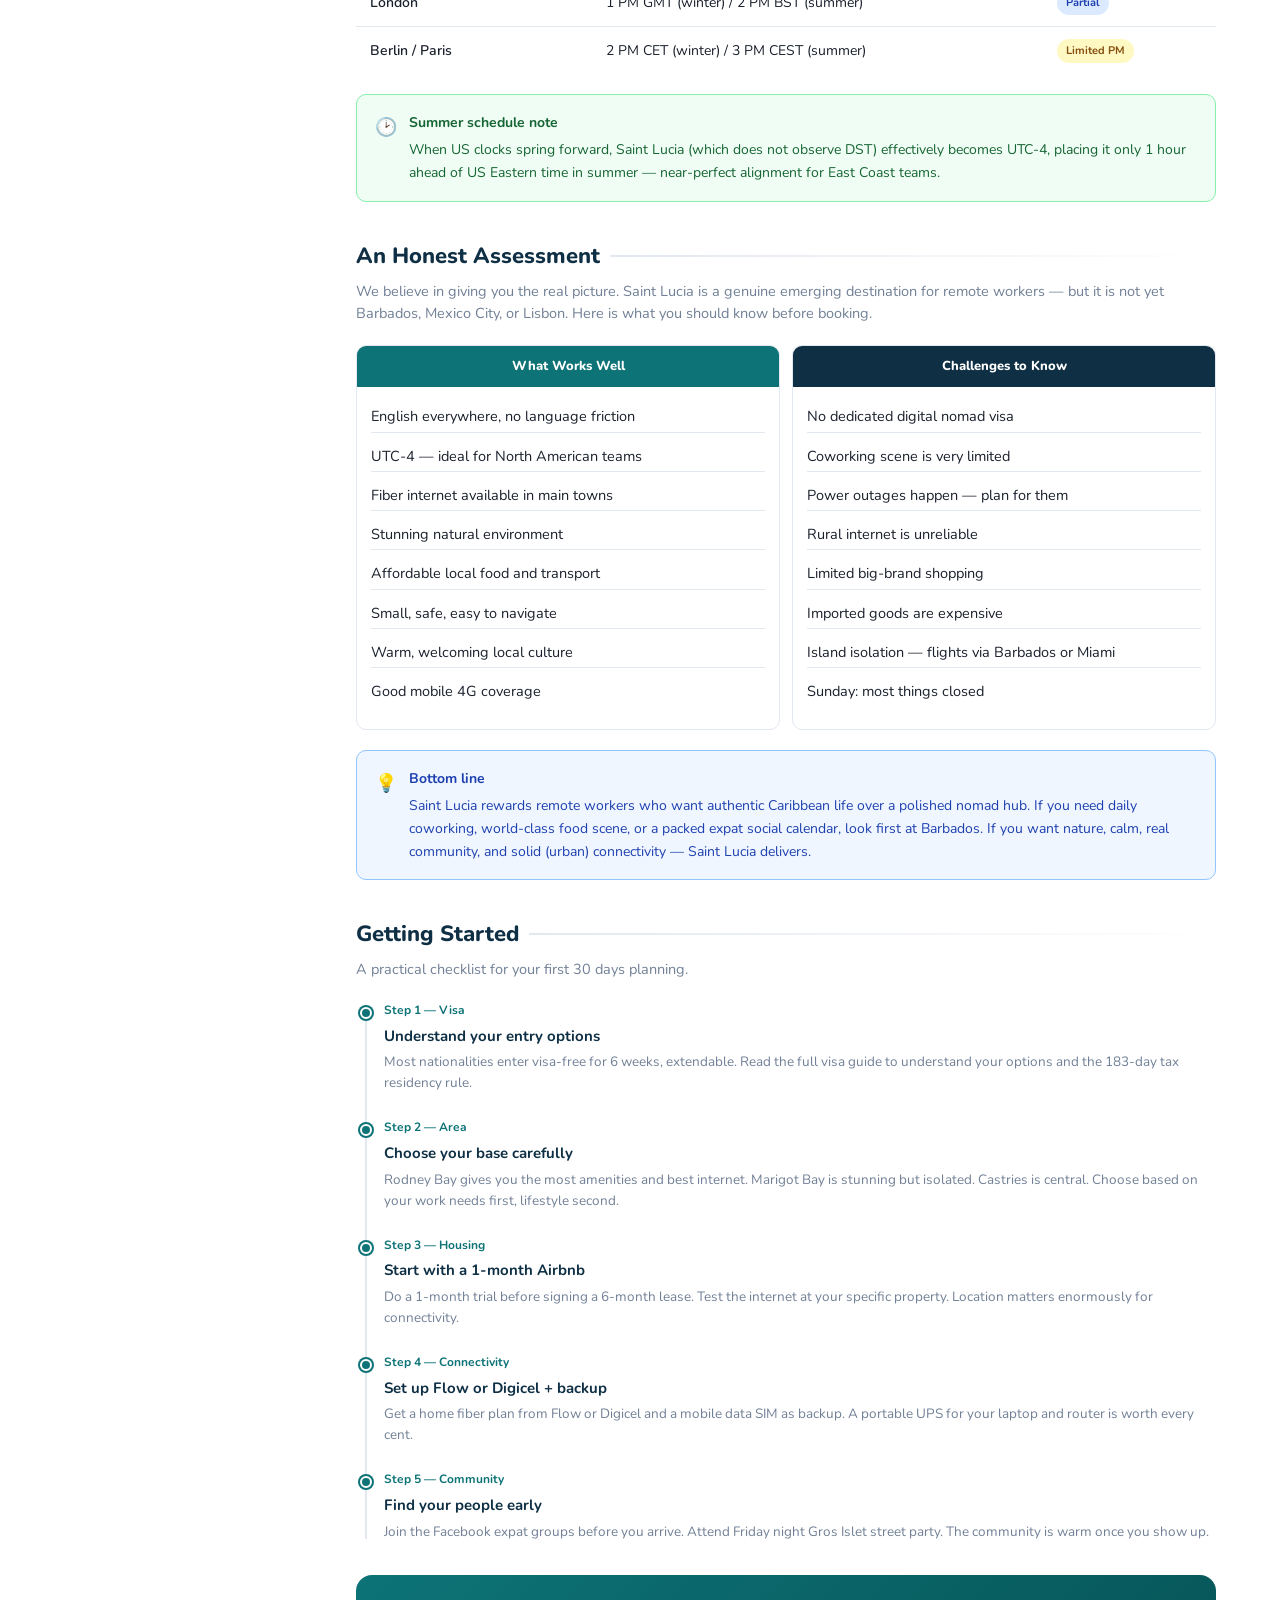
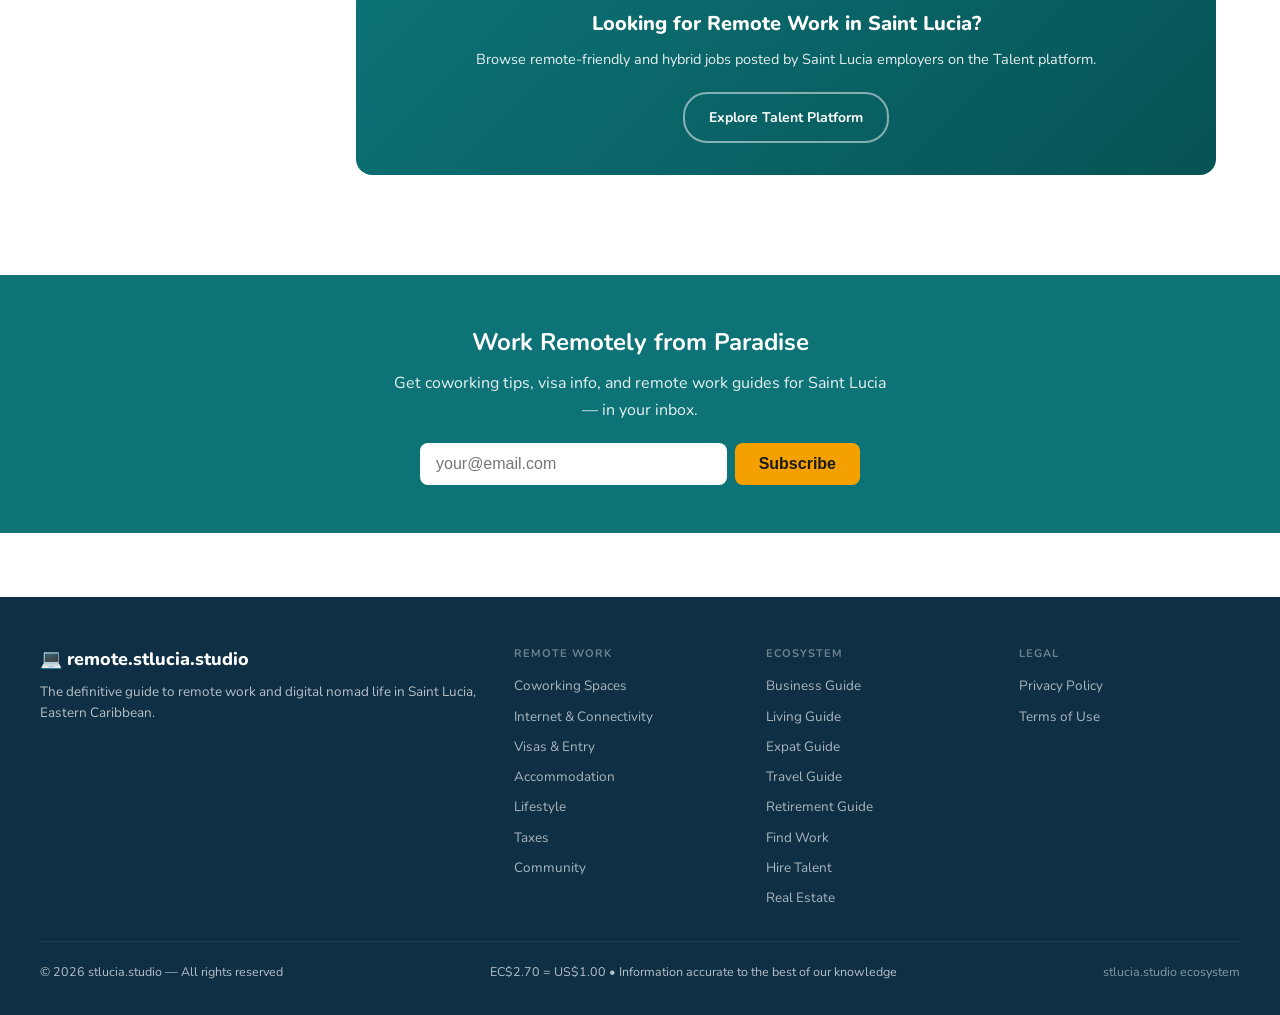
==== commit 59b06e40: "Remove super-nav bar from guide pages The ecosystem navigation bar duplicated existing site navigati" ====
--- a/index.html
+++ b/index.html
@@ -25,33 +25,19 @@
   <meta name="apple-mobile-web-app-title" content="remote.stlucia">
 
   <link rel="stylesheet" href="assets/css/style.css">
+
+  <!-- Analytics: Plausible -->
+  <script defer src="https://plausible.io/js/pa-XflNWC4idQfaqsnb-QjuO.js"></script>
+  <script>window.plausible=window.plausible||function(){(plausible.q=plausible.q||[]).push(arguments)}</script>
+
+  <!-- GA4 + FB Pixel (consent-gated via guide-analytics.js) -->
+  <script defer src="/assets/js/guide-analytics.js"></script>
 </head>
 <body>
 
 <a href="#main" class="skip-link">Skip to main content</a>
 
 <!-- Super Nav -->
-<nav class="super-nav" aria-label="Ecosystem navigation">
-  <div class="super-nav__inner">
-    <a href="https://stlucia.studio" class="super-nav__link">Business</a>
-    <div class="super-nav__divider"></div>
-    <a href="https://living.stlucia.studio" class="super-nav__link">Living</a>
-    <div class="super-nav__divider"></div>
-    <a href="https://expat.stlucia.studio" class="super-nav__link">Expat</a>
-    <div class="super-nav__divider"></div>
-    <a href="https://remote.stlucia.studio" class="super-nav__link super-nav__link--active" aria-current="page">Remote</a>
-    <div class="super-nav__divider"></div>
-    <a href="https://visit.stlucia.studio" class="super-nav__link">Visit</a>
-    <div class="super-nav__divider"></div>
-    <a href="https://retire.stlucia.studio" class="super-nav__link">Retire</a>
-    <div class="super-nav__divider"></div>
-    <a href="https://talent.stlucia.studio" class="super-nav__link">Talent</a>
-    <div class="super-nav__divider"></div>
-    <a href="https://hire.stlucia.studio" class="super-nav__link">Hire</a>
-    <div class="super-nav__divider"></div>
-    <a href="https://homes.stlucia.studio" class="super-nav__link">Homes</a>
-  </div>
-</nav>
 
 <!-- Main Nav -->
 <header class="main-nav" role="banner">
@@ -546,6 +532,6 @@
 </footer>
 
 <script src="assets/js/app.js"></script>
-<script src="/assets/js/super-nav.js"></script>
+<script src="/assets/js/guide-analytics.js" defer></script>
 </body>
 </html>
